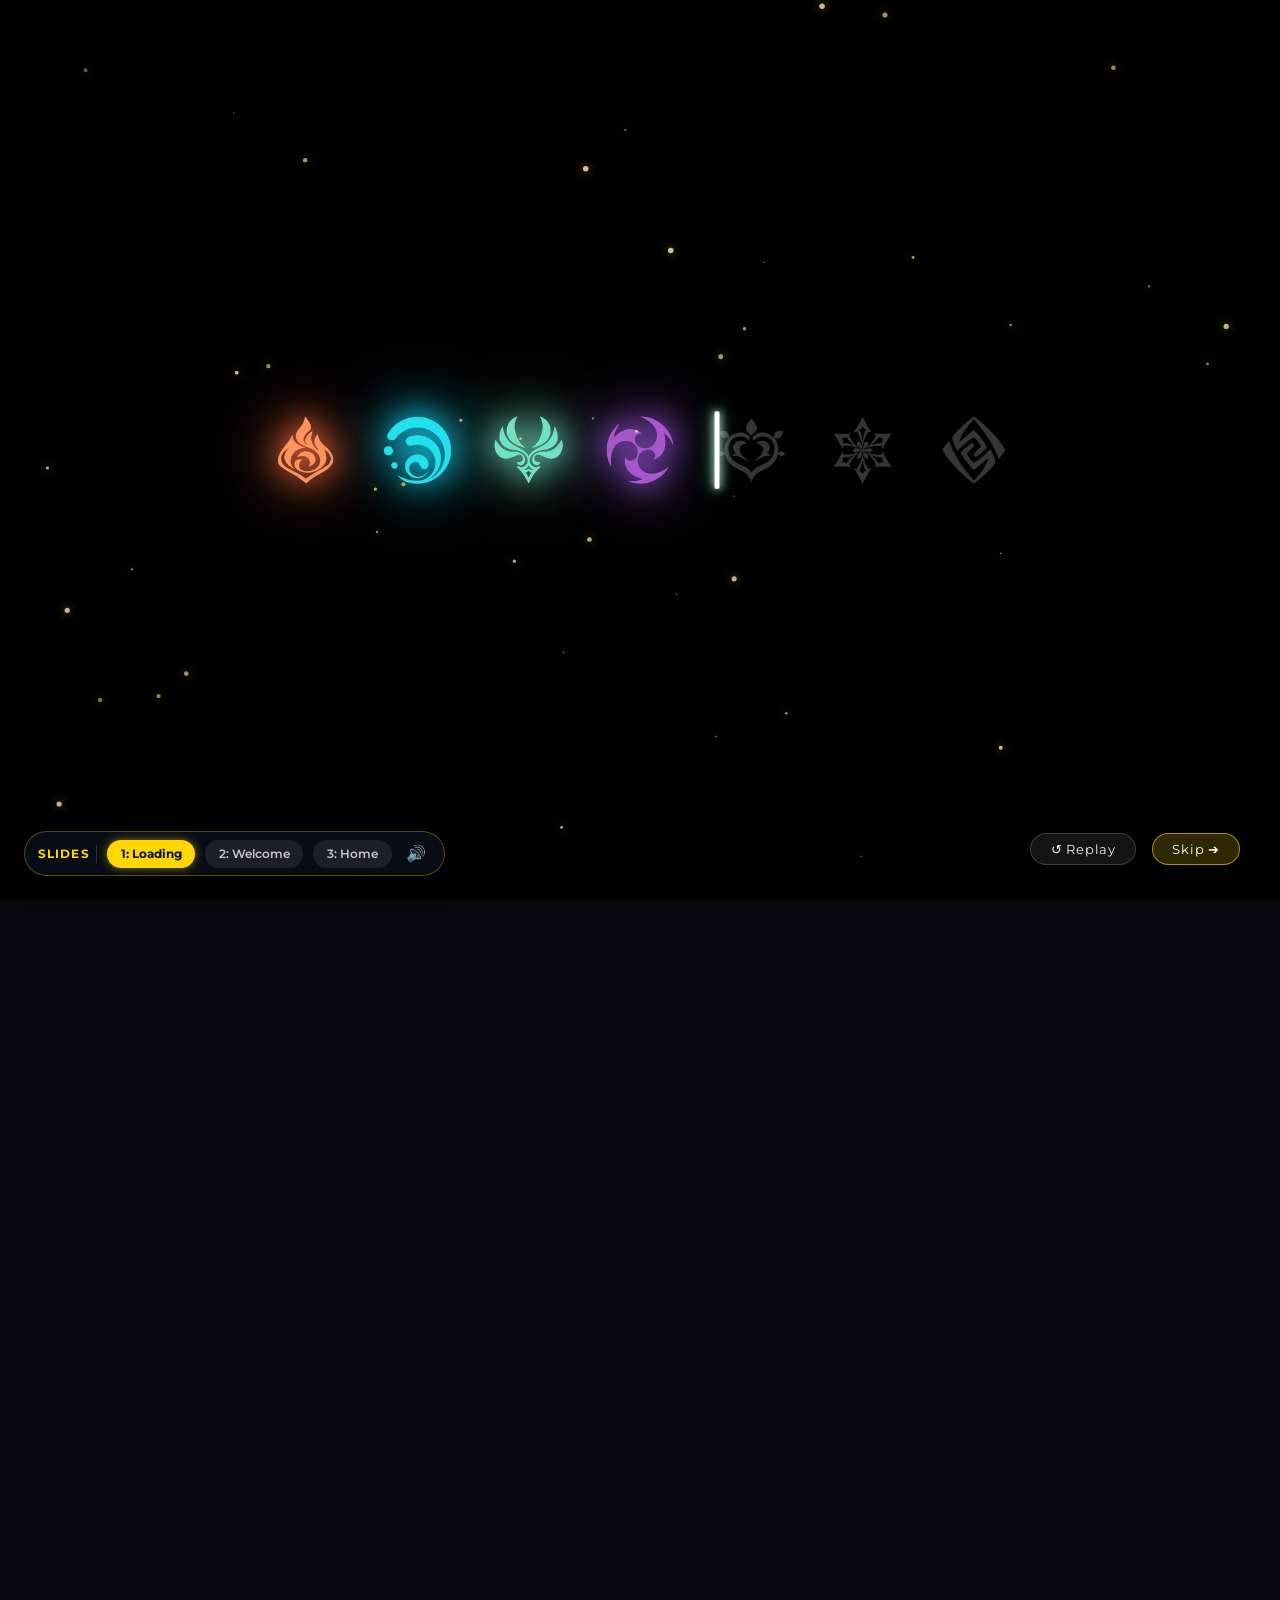
==== index.html @ d3361a1a "Update Genshin loading screen sequential horizontal element fill and update footer copyright" ====
<!DOCTYPE html>
<html lang="en">
<head>
  <meta charset="UTF-8">
  <meta name="viewport" content="width=device-width, initial-scale=1.0">
  <title>Celestial Archive • Group 4 Portfolio</title>
  <link rel="preconnect" href="https://fonts.googleapis.com">
  <link rel="preconnect" href="https://fonts.gstatic.com" crossorigin>
  <link href="https://fonts.googleapis.com/css2?family=Cinzel:wght@400;600;700;800;900&family=Cinzel+Decorative:wght@700&family=Marcellus&family=Montserrat:wght@400;500;600;700&family=Crimson+Pro:ital,wght@0,400;0,600;1,400&display=swap" rel="stylesheet">
  
  <style>
    @font-face {
      font-family: 'HYWenHei';
      src: url('./assets/fonts/HYWenHei.ttf') format('truetype');
      font-weight: normal;
      font-style: normal;
    }

    /* ==================== ROOT VARIABLES & FONTS ==================== */
    :root {
      --font-title: 'Cinzel', serif;
      --font-heading: 'Cinzel', Georgia, serif;
      --font-genshin: 'HYWenHei', 'Cinzel', Georgia, serif;
      --font-body: 'Marcellus', 'Crimson Pro', Georgia, serif;
      --font-sans: 'Montserrat', -apple-system, BlinkMacSystemFont, sans-serif;
      
      --color-gold: #f8c858;
      --color-gold-glow: rgba(248, 200, 88, 0.45);
      --color-pyro: #ff6f40;
      --color-hydro: #19d3f5;
      --color-anemo: #74e5c4;
      --color-electro: #b366ff;
      --color-dendro: #2cd38a;
      --color-cryo: #a0f0fa;
      --color-geo: #e9b54c;

      --bg-dark: #07090e;
      --text-light: #ececf1;
    }

    * {
      box-sizing: border-box;
      margin: 0;
      padding: 0;
      user-select: none;
      -webkit-user-select: none;
    }

    body {
      background-color: var(--bg-dark);
      color: var(--text-light);
      font-family: var(--font-body);
      overflow-x: hidden;
      min-height: 100vh;
      line-height: 1.6;
    }

    /* Canvas background for ambient particles */
    #ambient-canvas {
      position: fixed;
      top: 0;
      left: 0;
      width: 100vw;
      height: 100vh;
      pointer-events: none;
      z-index: 999;
    }

    /* Slide Views Container */
    .slide-view {
      position: absolute;
      top: 0;
      left: 0;
      width: 100%;
      min-height: 100vh;
      opacity: 0;
      visibility: hidden;
      transition: opacity 0.8s cubic-bezier(0.4, 0, 0.2, 1), visibility 0.8s ease;
      z-index: 1;
    }

    .slide-view.active {
      opacity: 1;
      visibility: visible;
      position: relative;
      z-index: 2;
    }

    /* Flash Transition Overlay (used only when explicitly triggered, e.g. from loading screen) */
    #flash-overlay {
      position: fixed;
      top: 0;
      left: 0;
      width: 100vw;
      height: 100vh;
      background: #ffffff;
      opacity: 0;
      pointer-events: none;
      z-index: 99999;
      transition: opacity 0.5s ease-out;
    }
    #flash-overlay.flashing {
      opacity: 1;
      transition: opacity 0.1s ease-in;
    }

    /* =======================================================
       SLIDE 1: GENSHIN LOADING SCREEN (SEQUENTIAL ELEMENT FILL)
       (Each element slowly lights up horizontally from left to right)
       ======================================================= */
    #slide-1 {
      background: #000000;
      display: flex;
      flex-direction: column;
      justify-content: center;
      align-items: center;
      min-height: 100vh;
      padding: 2rem;
      position: fixed;
      width: 100%;
      height: 100%;
      overflow: hidden;
    }

    .loading-centerpiece {
      display: flex;
      flex-direction: column;
      align-items: center;
      justify-content: center;
      z-index: 10;
      width: 100%;
      max-width: 1200px;
    }

    /* 7 Elements Row */
    .elements-row {
      display: flex;
      justify-content: center;
      align-items: center;
      gap: clamp(1.2rem, 3.2vw, 2.8rem);
      padding: 2rem;
      position: relative;
    }

    .element-slot {
      position: relative;
      width: clamp(52px, 5.5vw, 76px);
      height: clamp(52px, 5.5vw, 76px);
      display: flex;
      justify-content: center;
      align-items: center;
      cursor: pointer;
      transition: transform 0.35s cubic-bezier(0.34, 1.56, 0.64, 1);
      --elem-fill: 0%;
      --beam-opacity: 0;
    }

    .element-slot:hover {
      transform: scale(1.15);
    }

    /* Unlit Base Icon (Dark Graphite / Slate Gray) */
    .element-icon-base {
      position: absolute;
      top: 0;
      left: 0;
      width: 100%;
      height: 100%;
      object-fit: contain;
      opacity: 0.32;
      filter: grayscale(1) brightness(0.65);
      user-select: none;
      -webkit-user-drag: none;
      pointer-events: none;
    }

    /* Active Colored Layer (Revealed via Horizontal Clip-Path from Left to Right) */
    .element-active-wrap {
      position: absolute;
      top: 0;
      left: 0;
      width: 100%;
      height: 100%;
      pointer-events: none;
      clip-path: inset(0 calc(100% - var(--elem-fill, 0%)) 0 0);
      -webkit-clip-path: inset(0 calc(100% - var(--elem-fill, 0%)) 0 0);
    }

    .element-slot.lit .element-active-wrap {
      clip-path: none;
      -webkit-clip-path: none;
    }

    .element-icon-active {
      position: absolute;
      top: 0;
      left: 0;
      width: 100%;
      height: 100%;
      object-fit: contain;
      user-select: none;
      -webkit-user-drag: none;
      pointer-events: none;
      transition: filter 0.4s ease;
    }

    .element-slot.lit .element-icon-active {
      filter: drop-shadow(0 0 14px var(--elem-glow, rgba(255, 255, 255, 0.9)))
              drop-shadow(0 0 28px var(--elem-glow, rgba(255, 255, 255, 0.55)));
    }

    /* Vertical Light Wipe Leading Edge Shimmer Beam */
    .element-fill-beam {
      position: absolute;
      top: -4px;
      bottom: -4px;
      left: var(--elem-fill, 0%);
      width: 5px;
      transform: translateX(-50%);
      background: #ffffff;
      border-radius: 3px;
      box-shadow: 0 0 8px #ffffff, 0 0 16px var(--elem-glow, #ffffff);
      mix-blend-mode: screen;
      pointer-events: none;
      opacity: var(--beam-opacity, 0);
      transition: opacity 0.15s ease;
      z-index: 5;
    }

    /* Element Slot Pulse on Fill Complete */
    .element-slot.just-lit {
      animation: slot-pulse 0.6s cubic-bezier(0.34, 1.56, 0.64, 1);
    }

    @keyframes slot-pulse {
      0% { transform: scale(1); }
      40% { transform: scale(1.18); }
      100% { transform: scale(1); }
    }

    /* Radial flare burst behind element when lighting up */
    .element-flare {
      position: absolute;
      width: 130px;
      height: 130px;
      border-radius: 50%;
      background: radial-gradient(circle, var(--elem-glow, #fff) 0%, rgba(255, 255, 255, 0) 70%);
      opacity: 0;
      transform: scale(0.3);
      pointer-events: none;
      z-index: 4;
    }

    .element-slot.just-lit .element-flare {
      animation: flare-burst 0.7s ease-out forwards;
    }

    @keyframes flare-burst {
      0% { opacity: 0.9; transform: scale(0.35); }
      45% { opacity: 0.6; transform: scale(1.35); }
      100% { opacity: 0; transform: scale(1.75); }
    }

    /* Subtle Slide 1 Controls in corner */
    .slide1-controls {
      position: absolute;
      bottom: 2.2rem;
      right: 2.5rem;
      display: flex;
      gap: 1rem;
      align-items: center;
      z-index: 10;
    }

    .btn-genshin {
      background: rgba(255, 255, 255, 0.08);
      border: 1px solid rgba(255, 255, 255, 0.18);
      color: #f0f0f5;
      font-family: var(--font-sans);
      font-size: 0.8rem;
      letter-spacing: 0.06em;
      padding: 0.45rem 1.2rem;
      border-radius: 30px;
      cursor: pointer;
      backdrop-filter: blur(8px);
      transition: all 0.25s ease;
      display: inline-flex;
      align-items: center;
      gap: 0.4rem;
    }

    .btn-genshin:hover {
      background: rgba(255, 215, 0, 0.2);
      border-color: rgba(255, 215, 0, 0.6);
      color: #ffd700;
      transform: translateY(-2px);
    }

    .btn-genshin.primary {
      background: rgba(255, 215, 0, 0.18);
      border-color: rgba(255, 215, 0, 0.6);
      color: #fff;
    }

    /* =======================================================
       SLIDE 2: WELCOME TRAVELER (STILL DARK BACKGROUND)
       ======================================================= */
    #slide-2 {
      min-height: 100vh;
      display: flex;
      flex-direction: column;
      justify-content: center;
      align-items: center;
      position: fixed;
      width: 100%;
      height: 100%;
      overflow: hidden;
      background-color: #0b1325;
      cursor: pointer;
    }

    /* Completely still background: celestia_bg.webp with full-viewport cover framing & bottom-center alignment */
    .celestia-bg-container-still {
      position: absolute;
      top: 0;
      left: 0;
      width: 100%;
      height: 100%;
      background-image: url('./assets/images/celestia_bg.webp');
      background-size: cover;
      background-position: center bottom;
      transform: none; /* No zoom transforms or animations */
      z-index: 1;
    }

    /* Dark gradient vignette over Celestia sky matching reference */
    .celestia-vignette {
      position: absolute;
      top: 0;
      left: 0;
      width: 100%;
      height: 100%;
      background-image: url('./assets/images/welcome_vignette.png');
      background-size: cover;
      background-position: center bottom;
      mix-blend-mode: multiply;
      opacity: 0.96;
      z-index: 2;
    }

    .welcome-content {
      position: relative;
      z-index: 10;
      display: flex;
      flex-direction: column;
      align-items: center;
      text-align: center;
      gap: 1.1rem;
      cursor: pointer;
      padding: 2rem;
      margin-top: -30px;
    }

    /* Star Emblem matching Image 1 reference */
    .welcome-star-wrapper {
      position: relative;
      width: clamp(280px, 28vw, 380px);
      max-width: 90vw;
      display: flex;
      justify-content: center;
      align-items: center;
      animation: float-slow 4s ease-in-out infinite;
    }

    .welcome-star-img {
      width: 100%;
      height: auto;
      object-fit: contain;
      filter: drop-shadow(0 0 20px rgba(255, 255, 255, 0.95)) drop-shadow(0 0 45px rgba(248, 200, 88, 0.45));
      transition: transform 0.4s cubic-bezier(0.34, 1.56, 0.64, 1);
    }

    .welcome-content:hover .welcome-star-img {
      transform: scale(1.08);
      filter: drop-shadow(0 0 30px rgba(255, 255, 255, 1)) drop-shadow(0 0 60px rgba(248, 200, 88, 0.7));
    }

    .welcome-star-halo {
      position: absolute;
      width: 320px;
      height: 320px;
      border-radius: 50%;
      background: radial-gradient(circle, rgba(255, 255, 255, 0.4) 0%, rgba(255, 215, 0, 0.15) 45%, transparent 70%);
      animation: pulse-halo 3s ease-in-out infinite;
      pointer-events: none;
    }

    @keyframes pulse-halo {
      0%, 100% { transform: scale(0.92); opacity: 0.65; }
      50% { transform: scale(1.15); opacity: 0.95; }
    }

    @keyframes float-slow {
      0%, 100% { transform: translateY(0); }
      50% { transform: translateY(-10px); }
    }

    /* Welcome Title matching reference typography */
    .welcome-title {
      font-family: var(--font-heading);
      font-size: clamp(2.3rem, 4.4vw, 3.4rem);
      font-weight: 700;
      color: #ffffff;
      text-shadow: 0 3px 12px rgba(0, 0, 0, 0.9), 0 0 25px rgba(255, 255, 255, 0.8), 0 0 40px rgba(248, 200, 88, 0.4);
      letter-spacing: 0.03em;
      opacity: 0;
      transform: translateY(18px);
      transition: all 1s cubic-bezier(0.2, 0.8, 0.2, 1) 0.3s;
      margin-top: 0.2rem;
    }

    #slide-2.active .welcome-title {
      opacity: 1;
      transform: translateY(0);
    }

    .welcome-prompt {
      font-family: var(--font-sans);
      font-size: 0.82rem;
      letter-spacing: 0.18em;
      text-transform: uppercase;
      color: rgba(255, 255, 255, 0.7);
      text-shadow: 0 2px 8px rgba(0, 0, 0, 0.8);
      margin-top: 0.4rem;
      animation: pulse-prompt 2.5s ease-in-out infinite;
      transition: color 0.3s ease;
    }

    .welcome-content:hover .welcome-prompt {
      color: #ffd700;
    }

    @keyframes pulse-prompt {
      0%, 100% { opacity: 0.45; transform: scale(0.98); }
      50% { opacity: 0.95; transform: scale(1.02); }
    }

    /* =======================================================
       SLIDE 3: EXTENDED HOME PAGE (IMAGE 1 & IMAGE 2 REPLICATION)
       ======================================================= */
    #slide-3 {
      position: relative;
      width: 100%;
      min-height: 100vh;
      overflow-y: visible;
      overflow-x: hidden;
      background: #080c14;
    }

    /* Sticky Navigation Bar matching Image 1 */
    .genshin-navbar {
      position: fixed;
      top: 0;
      left: 0;
      width: 100%;
      padding: 1.1rem 3.5rem;
      display: flex;
      justify-content: space-between;
      align-items: center;
      background: rgba(8, 12, 22, 0.8);
      backdrop-filter: blur(14px);
      -webkit-backdrop-filter: blur(14px);
      border-bottom: 1px solid rgba(255, 255, 255, 0.08);
      z-index: 1000;
      transition: all 0.3s ease;
    }

    .genshin-navbar.scrolled {
      padding: 0.8rem 3.5rem;
      background: rgba(6, 9, 16, 0.94);
      border-bottom: 1px solid rgba(248, 200, 88, 0.25);
      box-shadow: 0 4px 20px rgba(0, 0, 0, 0.5);
    }

    .nav-brand {
      display: flex;
      align-items: center;
      text-decoration: none;
      transition: transform 0.3s ease;
    }

    .nav-logo-star {
      height: 36px;
      width: auto;
      object-fit: contain;
      filter: drop-shadow(0 0 10px rgba(255, 255, 255, 0.85));
      transition: transform 0.3s ease;
    }

    .nav-brand:hover .nav-logo-star {
      transform: scale(1.1) rotate(6deg);
    }

    .nav-links {
      display: flex;
      align-items: center;
      gap: 2.5rem;
      list-style: none;
    }

    .nav-link {
      color: rgba(255, 255, 255, 0.88);
      text-decoration: none;
      font-family: var(--font-heading);
      font-size: 1rem;
      font-weight: 600;
      letter-spacing: 0.06em;
      position: relative;
      padding: 0.3rem 0;
      transition: color 0.3s ease;
    }

    .nav-link::after {
      content: '';
      position: absolute;
      bottom: -2px;
      left: 0;
      width: 0%;
      height: 2px;
      background: #ffd700;
      box-shadow: 0 0 8px #ffd700;
      transition: width 0.3s ease;
    }

    .nav-link:hover, .nav-link.active {
      color: #ffd700;
    }

    .nav-link:hover::after, .nav-link.active::after {
      width: 100%;
    }

    /* SECTION 1: HERO SECTION WITH FULL-VIEWPORT COVER FRAMING MATCHING WELCOME */
    .hero-section {
      position: relative;
      width: 100%;
      height: 100vh;
      min-height: 100vh;
      display: flex;
      flex-direction: column;
      justify-content: center;
      align-items: center;
      text-align: center;
      padding: clamp(4.5rem, 8vh, 6rem) 2rem 5rem 2rem;
      overflow: visible; /* Allows cloud transition overlay to extend across the boundary into Travelers */
      background-color: #ffe6cd; /* Exact peach background matching Travelers section */
    }

    /* Hero Background Container: Uses celestia_bg.webp with identical full-viewport cover & bottom-center alignment */
    .hero-bg-zoom {
      position: absolute;
      top: 0;
      left: 0;
      width: 100%;
      height: 100%;
      background-image: url('./assets/images/celestia_bg.webp');
      background-size: cover;
      background-position: center bottom;
      transform: none; /* No zoom transforms or animations */
      z-index: 1;
    }

    #slide-3.active .hero-bg-zoom {
      transform: none; /* Completely still, identical to Welcome background */
    }

    /* Subtle top sky vignette only - leaves clouds 100% pure, radiant peach */
    .hero-vignette {
      position: absolute;
      top: 0;
      left: 0;
      width: 100%;
      height: 45%; /* Covers only upper sky behind navbar; never touches the clouds */
      background: linear-gradient(to bottom, rgba(5, 8, 16, 0.45) 0%, rgba(5, 8, 16, 0.15) 60%, transparent 100%);
      pointer-events: none;
      z-index: 2;
    }

    .hero-content {
      position: relative;
      z-index: 10;
      display: flex;
      flex-direction: column;
      align-items: center;
      gap: 0.6rem;
      max-width: 900px;
      margin-top: 0;
      animation: fade-in-up 1.2s ease-out;
    }

    @keyframes fade-in-up {
      0% { opacity: 0; transform: translateY(30px); }
      100% { opacity: 1; transform: translateY(0); }
    }

    /* Hero Logo Lockup matching Reference Image */
    .hero-logo-main {
      width: min(85vw, 650px);
      height: auto;
      object-fit: contain;
      filter: drop-shadow(0 0 25px rgba(255, 255, 255, 0.65)) drop-shadow(0 8px 30px rgba(0, 0, 0, 0.7));
      animation: float-slow 5s ease-in-out infinite;
    }

    .hero-tagline {
      font-family: 'Crimson Pro', Georgia, serif;
      font-size: clamp(1.05rem, 1.8vw, 1.32rem);
      font-weight: 400;
      color: rgba(255, 255, 255, 0.95);
      letter-spacing: 0.04em;
      text-shadow: 0 2px 8px rgba(0, 0, 0, 0.85);
      max-width: 650px;
      margin-top: 0.2rem;
      line-height: 1.5;
      text-align: center;
    }

    /* Isolated cloud overlay as-is: full uncropped height (calc(100vw * 845 / 2095)) so 0% is cut off at the top */
    .hero-clouds-bottom {
      position: absolute;
      bottom: 0;
      left: 0;
      width: 100%;
      height: calc(100vw * 845 / 2095);
      min-height: 380px;
      background-image: url('./assets/images/clouds_hero.png');
      background-size: 100% 100%;
      background-position: center bottom;
      background-repeat: no-repeat;
      pointer-events: none;
      z-index: 5;
      transform: translateY(22%); /* 78% on Home page, 22% extending into Travelers as a transition */
    }

    /* Scroll Down Indicator - Pinned to bottom of Home hero */
    .scroll-down-btn {
      position: absolute;
      bottom: clamp(1.2rem, 3.5vh, 2.5rem);
      left: 50%;
      transform: translateX(-50%);
      display: flex;
      flex-direction: column;
      align-items: center;
      gap: 0.4rem;
      text-decoration: none;
      color: rgba(255, 255, 255, 0.9);
      text-shadow: 0 2px 8px rgba(0, 0, 0, 0.85);
      font-family: var(--font-heading);
      font-size: 0.85rem;
      font-weight: 600;
      letter-spacing: 0.12em;
      z-index: 10;
      cursor: pointer;
      transition: all 0.3s ease;
    }

    .scroll-down-btn:hover {
      color: #ffd700;
    }

    .scroll-arrow-img {
      width: 28px;
      height: 28px;
      object-fit: contain;
      filter: drop-shadow(0 0 8px rgba(255, 255, 255, 0.8));
      animation: bounce-gentle 2s ease-in-out infinite;
    }

    @keyframes bounce-gentle {
      0%, 100% { transform: translateY(0); }
      50% { transform: translateY(8px); }
    }

    /* =======================================================
       SECTION 2: TRAVELERS SECTION (MATCHING IMAGE 1 DIRECTLY)
       ======================================================= */
    .travelers-section {
      position: relative;
      padding: clamp(1.5rem, 3.2vw, 3rem) 0 clamp(6rem, 9vw, 9rem) 0;
      background-color: #ffe6cd; /* Exact warm peach tone from Image 1 */
      color: #1a1e29;
      display: flex;
      flex-direction: column;
      align-items: center;
      overflow: hidden;
    }

    /* Travelers Section Header: Full-Bleed 4-Point Star Divider Lines */
    .travelers-header-wrapper {
      display: flex;
      align-items: center;
      justify-content: center;
      width: 100%;
      margin-bottom: clamp(-2.2rem, -4.2vw, -3.2rem);
      position: relative;
      z-index: 20; /* Always renders on top of the transition cloud overlay */
      padding: 0;
      overflow: visible;
    }

    .travelers-divider-track {
      display: flex;
      align-items: center;
      flex: 1 1 0%;
      min-width: 0;
      position: relative;
    }

    .travelers-divider-left-track {
      justify-content: flex-end;
    }

    .travelers-divider-right-track {
      justify-content: flex-start;
    }

    .travelers-divider-line {
      flex: 1 1 0%;
      height: 2px;
      background-color: #4644af;
      min-width: 0;
    }

    .travelers-divider-left-track .travelers-divider-line {
      margin-right: -2px;
    }

    .travelers-divider-right-track .travelers-divider-line {
      margin-left: -2px;
    }

    .travelers-divider-img {
      height: clamp(200px, 26.5vw, 320px);
      width: auto;
      max-width: 100%;
      aspect-ratio: 461 / 350;
      flex-shrink: 0;
      pointer-events: none;
      display: block;
    }

    .travelers-divider-left {
      /* Flanking left divider */
    }

    .travelers-divider-right {
      /* Flanking right divider mirrored */
      transform: scaleX(-1);
    }

    .travelers-title {
      font-family: var(--font-genshin);
      font-size: clamp(2.8rem, 5.3vw, 4.2rem);
      font-weight: 700;
      color: #4644af; /* Exact rich celestial indigo from Image 1 */
      letter-spacing: 0.02em;
      text-align: center;
      white-space: nowrap;
      text-transform: none;
      line-height: 1;
      margin: 0 clamp(0.75rem, 1.6vw, 1.5rem);
      flex-shrink: 0;
      z-index: 2;
    }

    /* 4 Arched Cards directly on the peach background */
    .travelers-cards-wrapper {
      width: 100%;
      max-width: 880px;
      display: flex;
      justify-content: center;
      align-items: center;
      gap: clamp(1rem, 2.5vw, 2.2rem);
      position: relative;
      z-index: 3;
      padding: 0 0.5rem;
    }

    @media (max-width: 768px) {
      .travelers-header-wrapper {
        margin-bottom: 1.5rem;
      }
      .travelers-divider-img {
        height: clamp(120px, 20vw, 170px);
      }
      .travelers-title {
        font-size: clamp(1.8rem, 5.5vw, 2.5rem);
        margin: 0 0.5rem;
      }
      .travelers-cards-wrapper {
        display: grid;
        grid-template-columns: repeat(2, 1fr);
        justify-items: center;
        max-width: 380px;
        gap: 1.5rem;
      }
    }

    /* =======================================================
       TRAVELER CARD SLOT & OUTSIDE ELEMENTAL HOVER EFFECTS
       (Subtle, Toned-Down Aura & Particles OUTSIDE the Card)
       ======================================================= */
    .traveler-card-slot {
      position: relative;
      width: clamp(125px, 19vw, 172px);
      aspect-ratio: 161 / 524; /* Exact 1:3.25 ratio */
      display: flex;
      justify-content: center;
      align-items: center;
    }

    /* Individual Arched Traveler Card */
    .traveler-card {
      position: relative;
      width: 100%;
      height: 100%;
      background-color: #4644af; /* Exact rich royal/indigo blue */
      -webkit-mask-image: url('./assets/images/card_frame.png');
      mask-image: url('./assets/images/card_frame.png');
      -webkit-mask-size: 100% 100%;
      mask-size: 100% 100%;
      -webkit-mask-repeat: no-repeat;
      mask-repeat: no-repeat;
      display: flex;
      flex-direction: column;
      justify-content: flex-end;
      align-items: center;
      padding-bottom: clamp(1.8rem, 3.2vw, 2.8rem);
      cursor: pointer;
      overflow: hidden;
      z-index: 2; /* Sits in front of the outside canvas: portrait is 100% un-obscured! */
      transition: transform 0.35s cubic-bezier(0.34, 1.56, 0.64, 1), filter 0.35s ease;
      filter: drop-shadow(0 8px 18px rgba(70, 68, 175, 0.22));
    }

    /* Toned-down elegant lift on hover */
    .traveler-card-slot:hover .traveler-card {
      transform: translateY(-8px) scale(1.02);
    }

    /* Outer Elemental Aura Canvas Container (STRICTLY OUTSIDE THE CARD) */
    .card-outer-fx {
      position: absolute;
      top: -45px;
      left: -45px;
      right: -45px;
      bottom: -25px;
      pointer-events: none;
      z-index: 1; /* Sits BEHIND the card: portrait is 100% un-obscured! */
      opacity: 0;
      transition: opacity 0.4s ease;
      overflow: visible;
    }

    .traveler-card-slot:hover .card-outer-fx {
      opacity: 1;
    }

    .card-fx-canvas {
      position: absolute;
      top: 0;
      left: 0;
      width: 100%;
      height: 100%;
      pointer-events: none;
    }

    /* ----------------------------------------------------
       THICK ELEMENTAL BORDER LACED ALONG CARD CONTOUR
       ---------------------------------------------------- */
    .card-element-border {
      position: absolute;
      top: 0;
      left: 0;
      width: 100%;
      height: 100%;
      pointer-events: none;
      z-index: 4; /* Over portrait, under badge and stars */
      -webkit-mask-image: url('./assets/images/card_border_frame.png');
      mask-image: url('./assets/images/card_border_frame.png');
      -webkit-mask-size: 100% 100%;
      mask-size: 100% 100%;
      -webkit-mask-repeat: no-repeat;
      mask-repeat: no-repeat;
      background-color: var(--card-element-color, #ffd700);
      opacity: 0.95;
      transition: opacity 0.35s ease, filter 0.35s ease;
    }

    .traveler-card-slot:hover .card-element-border {
      opacity: 1;
      filter: drop-shadow(0 0 8px var(--card-element-color, #ffd700)) brightness(1.25);
    }

    /* ----------------------------------------------------
       PRONOUNCED OUTER ELEMENTAL SILHOUETTE GLOWS
       ---------------------------------------------------- */
    /* 1. Pyro Card (Arkin) */
    .traveler-card-slot:hover .card-pyro {
      filter: drop-shadow(0 14px 28px rgba(70, 68, 175, 0.35))
              drop-shadow(0 0 16px rgba(255, 80, 20, 0.95))
              drop-shadow(0 -4px 28px rgba(255, 130, 20, 0.75));
    }

    /* 2. Geo Card (Montoya) */
    .traveler-card-slot:hover .card-geo {
      filter: drop-shadow(0 14px 28px rgba(70, 68, 175, 0.35))
              drop-shadow(0 0 16px rgba(233, 170, 50, 0.95))
              drop-shadow(0 -4px 28px rgba(255, 210, 90, 0.75));
    }

    /* 3. Hydro Card (Nicholas) */
    .traveler-card-slot:hover .card-hydro {
      filter: drop-shadow(0 14px 28px rgba(70, 68, 175, 0.35))
              drop-shadow(0 0 16px rgba(20, 200, 245, 0.95))
              drop-shadow(0 -4px 28px rgba(90, 230, 255, 0.75));
    }

    /* 4. Electro Card (Cedrick) */
    .traveler-card-slot:hover .card-electro {
      filter: drop-shadow(0 14px 28px rgba(70, 68, 175, 0.35))
              drop-shadow(0 0 16px rgba(175, 90, 255, 0.95))
              drop-shadow(0 -4px 28px rgba(215, 150, 255, 0.75));
    }

    .card-arch-top {
      display: none;
    }

    /* Card Photo or Silhouette */
    .card-avatar-wrapper {
      position: absolute;
      top: 0;
      left: 0;
      width: 100%;
      height: 100%;
      overflow: hidden;
      display: flex;
      justify-content: center;
      align-items: flex-start;
      pointer-events: none;
      z-index: 2;
    }

    .card-photo {
      width: 130%;
      height: 85%;
      object-fit: cover;
      object-position: center top;
      margin-top: 14%;
      transition: transform 0.4s ease;
    }

    .traveler-card:hover .card-photo {
      transform: scale(1.05);
    }

    /* Card Gradient Shade at bottom */
    .card-shade {
      position: absolute;
      bottom: 0;
      left: 0;
      width: 100%;
      height: 48%;
      background: linear-gradient(to top, rgba(70, 68, 175, 0.98) 0%, rgba(70, 68, 175, 0.7) 45%, transparent 100%);
      z-index: 3;
      pointer-events: none;
    }

    /* Circular Element Badge on Card */
    .card-element-badge {
      position: relative;
      z-index: 5;
      width: clamp(44px, 6.2vw, 56px);
      height: clamp(44px, 6.2vw, 56px);
      border-radius: 50%;
      background: #ffffff;
      border: 3px solid var(--card-element-color, #ffd700);
      display: flex;
      justify-content: center;
      align-items: center;
      box-shadow: 0 0 14px var(--card-element-glow, rgba(255, 215, 0, 0.6));
      margin-bottom: 0.35rem;
      transition: transform 0.3s ease;
    }

    .traveler-card:hover .card-element-badge {
      transform: scale(1.12);
    }

    .badge-icon-img {
      width: 70%;
      height: 70%;
      object-fit: contain;
    }

    /* 5 Stars under Badge */
    .card-stars {
      position: relative;
      z-index: 5;
      display: flex;
      justify-content: center;
      gap: 3px;
      color: #ffd700;
      font-size: clamp(0.7rem, 0.95vw, 0.85rem);
      letter-spacing: 2px;
      text-shadow: 0 0 6px rgba(255, 215, 0, 0.8);
      line-height: 1;
    }

    /* =======================================================
       SECTION 3: FOOTER & CONTACT US (MATCHING IMAGE 2 EXACTLY)
       ======================================================= */
    .footer-section {
      position: relative;
      padding: 5rem 3rem 2.5rem 3rem;
      background-image: url('./assets/images/footer_bg.png');
      background-size: cover;
      background-position: center;
      color: #ffffff;
      z-index: 6;
      border-top: 2px solid #6b4cb8; /* Violet border matching Image 2 */
      border-bottom: 2px solid #6b4cb8;
    }

    .footer-vignette {
      position: absolute;
      top: 0;
      left: 0;
      width: 100%;
      height: 100%;
      background: linear-gradient(to bottom, rgba(12, 18, 36, 0.72) 0%, rgba(8, 12, 25, 0.82) 100%);
      pointer-events: none;
    }

    /* 2-Column Grid matching Image 2 */
    .footer-content-wrapper {
      position: relative;
      z-index: 5;
      display: grid;
      grid-template-columns: 1fr 1fr;
      gap: 4rem;
      max-width: 1080px;
      margin: 0 auto 3rem auto;
      align-items: center;
    }

    @media (max-width: 800px) {
      .footer-content-wrapper {
        grid-template-columns: 1fr;
        gap: 2.5rem;
      }
    }

    /* Left: Logo & Subtitle matching Image 2 */
    .footer-brand {
      display: flex;
      flex-direction: column;
      gap: 0.9rem;
    }

    .footer-brand-logo-img {
      width: 290px;
      max-width: 100%;
      height: auto;
      object-fit: contain;
      filter: drop-shadow(0 0 12px rgba(255, 255, 255, 0.5));
    }

    .footer-desc {
      font-family: 'Crimson Pro', Georgia, serif;
      font-size: 1.12rem;
      font-weight: 400;
      line-height: 1.55;
      color: rgba(255, 255, 255, 0.92);
      max-width: 440px;
      text-shadow: 0 2px 6px rgba(0, 0, 0, 0.8);
    }

    /* Right: Contact Us with Pill Inputs matching Image 2 */
    .footer-contact-box {
      display: flex;
      flex-direction: column;
      gap: 0.9rem;
      max-width: 460px;
      width: 100%;
    }

    .footer-contact-title {
      font-family: var(--font-heading);
      font-size: 2.2rem;
      font-weight: 700;
      color: #ffffff;
      text-shadow: 0 2px 10px rgba(0, 0, 0, 0.8), 0 0 20px rgba(255, 255, 255, 0.4);
      margin-bottom: 0.2rem;
    }

    .contact-form {
      display: flex;
      flex-direction: column;
      gap: 0.75rem;
    }

    .form-pill-input, .form-pill-textarea {
      width: 100%;
      background: rgba(255, 255, 255, 0.45);
      backdrop-filter: blur(8px);
      -webkit-backdrop-filter: blur(8px);
      border: 1px solid rgba(255, 255, 255, 0.25);
      border-radius: 999px; /* Pill shape matching Image 2 */
      padding: 0.65rem 1.4rem;
      color: #141b2d;
      font-family: var(--font-heading);
      font-size: 0.95rem;
      font-weight: 600;
      outline: none;
      transition: all 0.25s ease;
    }

    .form-pill-input::placeholder, .form-pill-textarea::placeholder {
      color: #2b334d;
      opacity: 0.85;
      font-weight: 600;
    }

    .form-pill-input:focus, .form-pill-textarea:focus {
      background: rgba(255, 255, 255, 0.75);
      box-shadow: 0 0 14px rgba(255, 215, 0, 0.6);
      border-color: #ffd700;
    }

    .form-pill-textarea {
      border-radius: 18px; /* Rounded box matching Image 2 */
      min-height: 60px;
      resize: vertical;
    }

    .btn-send-dispatch {
      align-self: flex-start;
      background: rgba(70, 69, 177, 0.85);
      border: 1px solid rgba(255, 255, 255, 0.3);
      color: #ffffff;
      font-family: var(--font-heading);
      font-size: 0.85rem;
      font-weight: 700;
      letter-spacing: 0.08em;
      padding: 0.5rem 1.4rem;
      border-radius: 999px;
      cursor: pointer;
      transition: all 0.25s ease;
      margin-top: 0.2rem;
    }

    .btn-send-dispatch:hover {
      background: #ffd700;
      color: #0b0f19;
      box-shadow: 0 0 15px rgba(255, 215, 0, 0.6);
    }

    /* Footer Bottom Centered Copyright */
    .footer-bottom {
      position: relative;
      z-index: 5;
      border-top: 1px solid rgba(255, 255, 255, 0.12);
      padding-top: 1.8rem;
      display: flex;
      justify-content: center;
      align-items: center;
      max-width: 1080px;
      margin: 0 auto;
      font-family: var(--font-body);
      font-size: 1.05rem;
      font-weight: 600;
      color: rgba(255, 255, 255, 0.95);
      letter-spacing: 0.03em;
    }

    /* =======================================================
       CHARACTER PROFILE DOSSIER MODAL
       ======================================================= */
    .modal-overlay {
      position: fixed;
      top: 0;
      left: 0;
      width: 100vw;
      height: 100vh;
      background: rgba(4, 7, 14, 0.85);
      backdrop-filter: blur(12px);
      z-index: 9999;
      display: flex;
      justify-content: center;
      align-items: center;
      opacity: 0;
      visibility: hidden;
      transition: all 0.3s cubic-bezier(0.4, 0, 0.2, 1);
      padding: 1.5rem;
    }

    .modal-overlay.active {
      opacity: 1;
      visibility: visible;
    }

    .modal-content {
      background: #151b2c;
      border: 2px solid var(--modal-accent-color, #ffd700);
      border-radius: 20px;
      max-width: 800px;
      width: 100%;
      max-height: 90vh;
      overflow-y: auto;
      box-shadow: 0 25px 60px rgba(0, 0, 0, 0.8), 0 0 35px var(--modal-accent-glow, rgba(255, 215, 0, 0.4));
      position: relative;
      display: grid;
      grid-template-columns: 320px 1fr;
      transform: scale(0.9);
      transition: transform 0.3s cubic-bezier(0.34, 1.56, 0.64, 1);
    }

    .modal-overlay.active .modal-content {
      transform: scale(1);
    }

    @media (max-width: 720px) {
      .modal-content {
        grid-template-columns: 1fr;
      }
    }

    .modal-close-btn {
      position: absolute;
      top: 1rem;
      right: 1.2rem;
      background: rgba(255, 255, 255, 0.1);
      border: 1px solid rgba(255, 255, 255, 0.2);
      color: #fff;
      width: 36px;
      height: 36px;
      border-radius: 50%;
      cursor: pointer;
      font-size: 1.2rem;
      display: flex;
      justify-content: center;
      align-items: center;
      z-index: 10;
      transition: all 0.2s ease;
    }

    .modal-close-btn:hover {
      background: #ffd700;
      color: #000;
    }

    .modal-left {
      background: #1b2238;
      padding: 2.5rem 1.8rem;
      display: flex;
      flex-direction: column;
      align-items: center;
      border-right: 1px solid rgba(255, 255, 255, 0.08);
      text-align: center;
    }

    .modal-avatar-frame {
      width: 180px;
      height: 220px;
      border-radius: 18px;
      overflow: hidden;
      border: 2px solid var(--modal-accent-color, #ffd700);
      box-shadow: 0 8px 24px rgba(0,0,0,0.5);
      margin-bottom: 1.2rem;
      position: relative;
      background: #111522;
      display: flex;
      justify-content: center;
      align-items: center;
    }

    .modal-avatar-img {
      width: 100%;
      height: 100%;
      object-fit: cover;
    }

    .modal-right {
      padding: 2.5rem 2.2rem;
      display: flex;
      flex-direction: column;
      gap: 1.2rem;
    }

    .modal-header h2 {
      font-family: var(--font-heading);
      font-size: 1.8rem;
      font-weight: 700;
      color: #fff;
      letter-spacing: 0.04em;
    }

    .modal-header p {
      font-family: var(--font-sans);
      font-size: 0.85rem;
      font-weight: 600;
      color: var(--modal-accent-color, #ffd700);
      text-transform: uppercase;
      letter-spacing: 0.08em;
      margin-top: 0.2rem;
    }

    .stat-row {
      display: flex;
      justify-content: space-between;
      padding: 0.45rem 0;
      border-bottom: 1px solid rgba(255, 255, 255, 0.08);
      font-family: var(--font-sans);
      font-size: 0.88rem;
    }

    .stat-label {
      color: rgba(255, 255, 255, 0.6);
      font-weight: 500;
    }

    .stat-val {
      font-weight: 600;
      color: #ffffff;
    }

    /* =======================================================
       PRESENTATION SLIDE CONTROLLER HUD
       ======================================================= */
    .slide-hud {
      position: fixed;
      bottom: 1.5rem;
      left: 1.5rem;
      display: flex;
      align-items: center;
      gap: 0.6rem;
      background: rgba(10, 14, 25, 0.88);
      border: 1px solid rgba(255, 215, 0, 0.3);
      padding: 0.45rem 0.8rem;
      border-radius: 30px;
      backdrop-filter: blur(12px);
      z-index: 9999;
      box-shadow: 0 8px 24px rgba(0, 0, 0, 0.6);
    }

    .hud-title {
      font-family: var(--font-sans);
      font-size: 0.72rem;
      font-weight: 700;
      text-transform: uppercase;
      letter-spacing: 0.1em;
      color: #ffd700;
      padding-right: 0.4rem;
      border-right: 1px solid rgba(255, 255, 255, 0.15);
    }

    .hud-btn {
      background: rgba(255, 255, 255, 0.08);
      border: 1px solid transparent;
      color: rgba(255, 255, 255, 0.75);
      font-family: var(--font-sans);
      font-size: 0.75rem;
      font-weight: 600;
      padding: 0.35rem 0.8rem;
      border-radius: 20px;
      cursor: pointer;
      transition: all 0.2s ease;
    }

    .hud-btn:hover {
      background: rgba(255, 255, 255, 0.18);
      color: #fff;
    }

    .hud-btn.active {
      background: #ffd700;
      color: #0b0f19;
      font-weight: 700;
      box-shadow: 0 0 10px rgba(255, 215, 0, 0.5);
    }

    .hud-sound-toggle {
      background: transparent;
      border: none;
      color: rgba(255, 255, 255, 0.8);
      font-size: 1rem;
      cursor: pointer;
      padding: 0 0.3rem;
      transition: color 0.2s ease;
    }

    .hud-sound-toggle:hover {
      color: #ffd700;
    }
  </style>
</head>
<body>

  <!-- Ambient Particles Canvas -->
  <canvas id="ambient-canvas"></canvas>

  <!-- Flash Transition Overlay (used only for initial elemental alignment) -->
  <div id="flash-overlay"></div>

  <!-- =======================================================
       SLIDE 1: GENSHIN LOADING SCREEN (ONLY ELEMENTAL ICONS)
       ======================================================= -->
  <section id="slide-1" class="slide-view active">
    <div class="loading-centerpiece">
      <!-- 7 Element Icons Row (Sequentially Lit Up from Left to Right) -->
      <div class="elements-row" id="elements-row">
        <!-- Pyro -->
        <div class="element-slot" data-elem="pyro" style="--elem-glow: var(--color-pyro);">
          <img src="./assets/images/elements/pyro_white.png" class="element-icon-base" alt="Pyro Unlit">
          <div class="element-active-wrap">
            <img src="./assets/images/elements/pyro_active.png" class="element-icon-active" alt="Pyro Lit">
          </div>
          <div class="element-fill-beam"></div>
          <div class="element-flare"></div>
        </div>
        <!-- Hydro -->
        <div class="element-slot" data-elem="hydro" style="--elem-glow: var(--color-hydro);">
          <img src="./assets/images/elements/hydro_white.png" class="element-icon-base" alt="Hydro Unlit">
          <div class="element-active-wrap">
            <img src="./assets/images/elements/hydro_active.png" class="element-icon-active" alt="Hydro Lit">
          </div>
          <div class="element-fill-beam"></div>
          <div class="element-flare"></div>
        </div>
        <!-- Anemo -->
        <div class="element-slot" data-elem="anemo" style="--elem-glow: var(--color-anemo);">
          <img src="./assets/images/elements/anemo_white.png" class="element-icon-base" alt="Anemo Unlit">
          <div class="element-active-wrap">
            <img src="./assets/images/elements/anemo_active.png" class="element-icon-active" alt="Anemo Lit">
          </div>
          <div class="element-fill-beam"></div>
          <div class="element-flare"></div>
        </div>
        <!-- Electro -->
        <div class="element-slot" data-elem="electro" style="--elem-glow: var(--color-electro);">
          <img src="./assets/images/elements/electro_white.png" class="element-icon-base" alt="Electro Unlit">
          <div class="element-active-wrap">
            <img src="./assets/images/elements/electro_active.png" class="element-icon-active" alt="Electro Lit">
          </div>
          <div class="element-fill-beam"></div>
          <div class="element-flare"></div>
        </div>
        <!-- Dendro -->
        <div class="element-slot" data-elem="dendro" style="--elem-glow: var(--color-dendro);">
          <img src="./assets/images/elements/dendro_white.png" class="element-icon-base" alt="Dendro Unlit">
          <div class="element-active-wrap">
            <img src="./assets/images/elements/dendro_active.png" class="element-icon-active" alt="Dendro Lit">
          </div>
          <div class="element-fill-beam"></div>
          <div class="element-flare"></div>
        </div>
        <!-- Cryo -->
        <div class="element-slot" data-elem="cryo" style="--elem-glow: var(--color-cryo);">
          <img src="./assets/images/elements/cryo_white.png" class="element-icon-base" alt="Cryo Unlit">
          <div class="element-active-wrap">
            <img src="./assets/images/elements/cryo_active.png" class="element-icon-active" alt="Cryo Lit">
          </div>
          <div class="element-fill-beam"></div>
          <div class="element-flare"></div>
        </div>
        <!-- Geo -->
        <div class="element-slot" data-elem="geo" style="--elem-glow: var(--color-geo);">
          <img src="./assets/images/elements/geo_white.png" class="element-icon-base" alt="Geo Unlit">
          <div class="element-active-wrap">
            <img src="./assets/images/elements/geo_active.png" class="element-icon-active" alt="Geo Lit">
          </div>
          <div class="element-fill-beam"></div>
          <div class="element-flare"></div>
        </div>
      </div>
    </div>

    <!-- Slide 1 Controls in corner -->
    <div class="slide1-controls">
      <button class="btn-genshin" id="btn-replay-loading">↺ Replay</button>
      <button class="btn-genshin primary" id="btn-skip-loading">Skip ➔</button>
    </div>
  </section>

  <!-- =======================================================
       SLIDE 2: WELCOME TRAVELER (STILL DARK BACKGROUND)
       ======================================================= -->
  <section id="slide-2" class="slide-view">
    <!-- Still, dark background matching Image 1 -->
    <div class="celestia-bg-container-still"></div>
    <div class="celestia-vignette"></div>

    <div class="welcome-content" id="welcome-gate-trigger">
      <div class="welcome-star-wrapper">
        <div class="welcome-star-halo"></div>
        <img src="./assets/images/welcome_star_emblem.png" class="welcome-star-img" alt="Celestia Star Emblem">
      </div>
      <h1 class="welcome-title">Welcome, Traveler!</h1>
      <div class="welcome-prompt">✦ Click anywhere to enter ✦</div>
    </div>
  </section>

  <!-- =======================================================
       SLIDE 3: EXTENDED HOME PAGE (IMAGE 1 & IMAGE 2 REPLICATION)
       ======================================================= -->
  <section id="slide-3" class="slide-view">
    <!-- Sticky Navigation Bar (Home, Travelers, Contact) -->
    <nav class="genshin-navbar" id="genshin-navbar">
      <a href="#hero" class="nav-brand">
        <img src="./assets/images/celestia_star.png" class="nav-logo-star" alt="Star Logo">
      </a>
      <ul class="nav-links">
        <li><a href="#hero" class="nav-link active">Home</a></li>
        <li><a href="#travelers" class="nav-link">Travelers</a></li>
        <li><a href="#contact" class="nav-link">Contact</a></li>
      </ul>
    </nav>

    <!-- 1. HERO SECTION -->
    <div class="hero-section" id="hero">
      <div class="hero-bg-zoom"></div>
      <div class="hero-vignette"></div>

      <div class="hero-content">
        <img src="./assets/images/celestial_archive_logo.png" class="hero-logo-main" alt="Celestial Archive">
        <p class="hero-tagline">
          A collaborative digital portfolio mapping the<br>campaigns & builds of 4 travelers.
        </p>
      </div>

      <!-- Peach Clouds Transition at Bottom -->
      <div class="hero-clouds-bottom"></div>

      <!-- Animated Scroll Down Button -->
      <a href="#travelers" class="scroll-down-btn" id="hero-scroll-btn">
        <span>SCROLL DOWN</span>
        <img src="./assets/images/scroll_arrow.png" class="scroll-arrow-img" alt="Scroll Chevron">
      </a>
    </div>

    <!-- 2. TRAVELERS SECTION (DIRECTLY UNDER HERO, STRIPPED INTRO) -->
    <div class="travelers-section" id="travelers">

      <!-- Travelers Header with Full-Bleed 4-Point Star Divider Lines -->
      <div class="travelers-header-wrapper">
        <div class="travelers-divider-track travelers-divider-left-track">
          <div class="travelers-divider-line"></div>
          <img src="./assets/images/intro_divider.png" class="travelers-divider-img travelers-divider-left" alt="Star Divider Left">
        </div>
        <h2 class="travelers-title">Travelers</h2>
        <div class="travelers-divider-track travelers-divider-right-track">
          <img src="./assets/images/intro_divider.png" class="travelers-divider-img travelers-divider-right" alt="Star Divider Right">
          <div class="travelers-divider-line"></div>
        </div>
      </div>

      <!-- 4 Arched Cards directly on warm peach background -->
      <div class="travelers-cards-wrapper">
        <!-- Card 1: Hydro Traveler (Nicholas Andrew Alcantara) -->
        <div class="traveler-card-slot" data-traveler="0">
          <div class="card-outer-fx" aria-hidden="true">
            <canvas class="card-fx-canvas"></canvas>
          </div>
          <a href="nicholas.html" class="traveler-card card-hydro" data-traveler="0" style="--card-element-color: var(--color-hydro); --card-element-glow: rgba(25, 211, 245, 0.45); text-decoration: none; color: inherit;" title="View Nicholas Andrew Alcantara's Portfolio">
            <div class="card-arch-top"></div>
            <div class="card-avatar-wrapper">
              <!-- Arched background -->
            </div>
            <div class="card-shade"></div>
            <div class="card-element-border" aria-hidden="true"></div>
            <div class="card-element-badge">
              <img src="./assets/images/elements/hydro_active.png" class="badge-icon-img" alt="Hydro Vision">
            </div>
            <div class="card-stars">★★★★★</div>
          </a>
        </div>

        <!-- Card 2: Electro Traveler (John Cedrick Dela Corta) -->
        <div class="traveler-card-slot" data-traveler="1">
          <div class="card-outer-fx" aria-hidden="true">
            <canvas class="card-fx-canvas"></canvas>
          </div>
          <a href="cedrick.html" class="traveler-card card-electro" data-traveler="1" style="--card-element-color: var(--color-electro); --card-element-glow: rgba(179, 102, 255, 0.45); text-decoration: none; color: inherit;" title="View John Cedrick Dela Corta's Portfolio">
            <div class="card-arch-top"></div>
            <div class="card-avatar-wrapper">
              <img src="./assets/images/traveler_electro.png" class="card-photo" alt="Electro Traveler John Cedrick Dela Corta">
            </div>
            <div class="card-shade"></div>
            <div class="card-element-border" aria-hidden="true"></div>
            <div class="card-element-badge">
              <img src="./assets/images/elements/electro_active.png" class="badge-icon-img" alt="Electro Vision">
            </div>
            <div class="card-stars">★★★★★</div>
          </a>
        </div>

        <!-- Card 3: Pyro Traveler (Arkin Phoenix Jaromamay) -->
        <div class="traveler-card-slot" data-traveler="2">
          <div class="card-outer-fx" aria-hidden="true">
            <canvas class="card-fx-canvas"></canvas>
          </div>
          <a href="arkin.html" class="traveler-card card-pyro" data-traveler="2" style="--card-element-color: var(--color-pyro); --card-element-glow: rgba(255, 111, 64, 0.45); text-decoration: none; color: inherit;" title="View Arkin Phoenix Jaromamay's Portfolio">
            <div class="card-arch-top"></div>
            <div class="card-avatar-wrapper">
              <img src="./assets/images/traveler_pyro.png" class="card-photo" alt="Pyro Traveler Arkin Phoenix Jaromamay">
            </div>
            <div class="card-shade"></div>
            <div class="card-element-border" aria-hidden="true"></div>
            <div class="card-element-badge">
              <img src="./assets/images/elements/pyro_active.png" class="badge-icon-img" alt="Pyro Vision">
            </div>
            <div class="card-stars">★★★★★</div>
          </a>
        </div>

        <!-- Card 4: Geo Traveler (Ricky Andrew Montoya) -->
        <div class="traveler-card-slot" data-traveler="3">
          <div class="card-outer-fx" aria-hidden="true">
            <canvas class="card-fx-canvas"></canvas>
          </div>
          <a href="montoya.html" class="traveler-card card-geo" data-traveler="3" style="--card-element-color: var(--color-geo); --card-element-glow: rgba(233, 181, 76, 0.45); text-decoration: none; color: inherit;" title="View Ricky Andrew Montoya's Portfolio">
            <div class="card-arch-top"></div>
            <div class="card-avatar-wrapper">
              <img src="./assets/images/traveler_anemo.png" class="card-photo" alt="Geo Traveler Ricky Andrew Montoya">
            </div>
            <div class="card-shade"></div>
            <div class="card-element-border" aria-hidden="true"></div>
            <div class="card-element-badge">
              <img src="./assets/images/elements/geo_active.png" class="badge-icon-img" alt="Geo Vision">
            </div>
            <div class="card-stars">★★★★★</div>
          </a>
        </div>
      </div>
    </div>

    <!-- 3. FOOTER & CONTACT US (MATCHING IMAGE 2 EXACTLY) -->
    <div class="footer-section" id="contact">
      <div class="footer-vignette"></div>

      <div class="footer-content-wrapper">
        <!-- Col 1: Celestial Archive Logo & Subtitle -->
        <div class="footer-brand">
          <img src="./assets/images/celestial_archive_logo.png" class="footer-brand-logo-img" alt="Celestial Archive">
          <p class="footer-desc">
            A collaborative digital portfolio mapping the campaigns & builds of 4 travelers.
          </p>
        </div>

        <!-- Col 2: Contact Us Form with Pill Inputs -->
        <div class="footer-contact-box">
          <h3 class="footer-contact-title">Contact Us</h3>
          <form class="contact-form" id="contact-form" onsubmit="event.preventDefault(); submitContact();">
            <input type="text" class="form-pill-input" id="sender-name" placeholder="Traveler Name" required>
            <input type="email" class="form-pill-input" id="sender-email" placeholder="Adventurers Guild Email" required>
            <textarea class="form-pill-textarea" id="sender-message" placeholder="Expedition inquiry or message..." required></textarea>
            <button type="submit" class="btn-send-dispatch">✦ Send Message</button>
          </form>
        </div>
      </div>

      <!-- Bottom Centered Copyright -->
      <div class="footer-bottom">
        <span>© 2026 | Alcantara • Dela Corta • Jaromamay • Montoya</span>
      </div>
    </div>
  </section>

  <!-- =======================================================
       CHARACTER DOSSIER MODAL
       ======================================================= -->
  <div class="modal-overlay" id="traveler-modal">
    <div class="modal-content" id="modal-box">
      <button class="modal-close-btn" onclick="closeModal()">✕</button>
      <div class="modal-left">
        <div class="modal-avatar-frame">
          <img src="" class="modal-avatar-img" id="modal-img" alt="Traveler Portrait">
        </div>
        <h3 id="modal-left-name" style="color: #fff; font-family: var(--font-heading); font-weight: 700; margin-bottom: 0.3rem;"></h3>
        <div id="modal-stars" style="color: #ffd700; margin-bottom: 1rem;">★★★★★</div>
        <label class="btn-genshin" style="font-size: 0.75rem; padding: 0.35rem 0.8rem; cursor: pointer;">
          📷 Change Photo
          <input type="file" id="avatar-uploader" accept="image/*" style="display: none;" onchange="handleAvatarUpload(event)">
        </label>
      </div>
      <div class="modal-right">
        <div class="modal-header">
          <h2 id="modal-name">Traveler Profile</h2>
          <p id="modal-title">Vision & Elemental Alignment</p>
        </div>
        <div class="stat-row">
          <span class="stat-label">Vision Element</span>
          <span class="stat-val" id="modal-element">Anemo</span>
        </div>
        <div class="stat-row">
          <span class="stat-label">Level & Rarity</span>
          <span class="stat-val">Lv. 90 / 5-Star (★★★★★)</span>
        </div>
        <div class="stat-row">
          <span class="stat-label">Signature Weapon</span>
          <span class="stat-val" id="modal-weapon">Skyward Blade (R5)</span>
        </div>
        <div class="stat-row">
          <span class="stat-label">Artifact Set</span>
          <span class="stat-val" id="modal-artifacts">4-Piece Emblem of Severed Fate</span>
        </div>
        <div class="stat-row">
          <span class="stat-label">Constellation</span>
          <span class="stat-val" id="modal-constellation">Viator • C6</span>
        </div>
        <div style="margin-top: 0.8rem;">
          <h4 style="font-family: var(--font-sans); font-size: 0.82rem; font-weight: 700; text-transform: uppercase; color: rgba(255,255,255,0.6); margin-bottom: 0.4rem;">EXPEDITION ROLE & BIO</h4>
          <p id="modal-bio" style="font-size: 0.95rem; line-height: 1.6; color: rgba(240,240,245,0.85); font-family: var(--font-body);"></p>
        </div>
      </div>
    </div>
  </div>

  <!-- =======================================================
       PRESENTATION SLIDE CONTROLLER HUD
       ======================================================= -->
  <div class="slide-hud">
    <span class="hud-title">Slides</span>
    <button class="hud-btn active" data-slide="slide-1" onclick="switchSlide('slide-1')">1: Loading</button>
    <button class="hud-btn" data-slide="slide-2" onclick="switchSlide('slide-2')">2: Welcome</button>
    <button class="hud-btn" data-slide="slide-3" onclick="switchSlide('slide-3')">3: Home</button>
    <button class="hud-sound-toggle" id="hud-sound-btn" onclick="toggleAudio()" title="Sound FX Toggle">🔊</button>
  </div>

  <!-- =======================================================
       JAVASCRIPT LOGIC
       ======================================================= -->
  <script>
    /* Global State */
    let currentSlide = 'slide-1';
    let audioEnabled = true;
    let loadingTimer = null;
    let audioCtx = null;

    /* Traveler Profiles Data */
    const travelersData = [
      {
        id: 0,
        name: "Traveler I",
        subtitle: "Hydro • Strategic Coordinator",
        element: "Hydro",
        color: "#19d3f5",
        weapon: "Sacrificial Sword (R5)",
        artifacts: "4-Piece Ocean-Hued Clam",
        constellation: "Fons Vitae • C6",
        img: "./assets/images/elements/hydro_active.png",
        bio: "The calm anchor of Group 4. Specializing in strategic coordination, comprehensive project timelines, and fluid adaptability through challenging development phases."
      },
      {
        id: 1,
        name: "John Cedrick Dela Corta",
        subtitle: "Electro • IT Student, Software & Web Developer",
        element: "Electro",
        color: "#b366ff",
        weapon: "Mistsplitter Reforged (R1)",
        artifacts: "4-Piece Thundering Fury",
        constellation: "Fulgor Fulminis • C6",
        img: "./assets/images/traveler_electro.png",
        bio: "The high-voltage systems engineer. Creator of Luntian Flower Shop, PH Maternal Health Dashboard, and Closed;Open. Blending interactive game systems with robust frontend web engineering."
      },
      {
        id: 2,
        name: "Arkin Phoenix Jaromamay",
        subtitle: "Pyro • IT Student, Software & Web Developer",
        element: "Pyro",
        color: "#ff6f40",
        weapon: "Staff of Homa (R1)",
        artifacts: "4-Piece Crimson Witch of Flames",
        constellation: "Ignis Purissimus • C6",
        img: "./assets/images/traveler_pyro.png",
        bio: "The spark of imagination. Creator of Resume Scanner, Hypertension Dashboard, and Visual Aide Web Extension. Blending AI-assisted data analytics, health informatics, and accessible frontend systems."
      },
      {
        id: 3,
        name: "Ricky Andrew Montoya",
        subtitle: "Geo • Software & Web Developer, Graphic Designer",
        element: "Geo",
        color: "#e9b54c",
        weapon: "Vortex Vanquisher (R1)",
        artifacts: "4-Piece Archaic Petra",
        constellation: "Lapis Dei • C6",
        img: "./assets/images/traveler_anemo.png",
        bio: "NCR DOST Patriot Scholar Delegate (2025). Full-stack web developer and graphic designer. Creator of Pholaris and Manila Flood Dashboard, bridging technical architecture with compelling visual design."
      }
    ];

    /* Genshin Sound FX Synthesis via Web Audio API */
    function initAudio() {
      if (!audioCtx) {
        audioCtx = new (window.AudioContext || window.webkitAudioContext)();
      }
      if (audioCtx.state === 'suspended') {
        audioCtx.resume();
      }
    }

    function playElementChime(index) {
      if (!audioEnabled) return;
      initAudio();
      
      const freqs = [523.25, 587.33, 659.25, 698.46, 783.99, 880.00, 987.77]; // C5 to B5
      const freq = freqs[index] || 523.25;

      const osc = audioCtx.createOscillator();
      const gain = audioCtx.createGain();

      osc.type = 'sine';
      osc.frequency.setValueAtTime(freq, audioCtx.currentTime);

      gain.gain.setValueAtTime(0.01, audioCtx.currentTime);
      gain.gain.linearRampToValueAtTime(0.28, audioCtx.currentTime + 0.04);
      gain.gain.exponentialRampToValueAtTime(0.0001, audioCtx.currentTime + 0.8);

      osc.connect(gain);
      gain.connect(audioCtx.destination);

      osc.start();
      osc.stop(audioCtx.currentTime + 0.8);
    }

    function playCompletionFanfare() {
      if (!audioEnabled) return;
      initAudio();
      const chord = [523.25, 659.25, 783.99, 1046.50]; // C Major
      chord.forEach((freq, idx) => {
        setTimeout(() => {
          const osc = audioCtx.createOscillator();
          const gain = audioCtx.createGain();
          osc.type = 'triangle';
          osc.frequency.setValueAtTime(freq, audioCtx.currentTime);
          gain.gain.setValueAtTime(0.01, audioCtx.currentTime);
          gain.gain.linearRampToValueAtTime(0.2, audioCtx.currentTime + 0.05);
          gain.gain.exponentialRampToValueAtTime(0.0001, audioCtx.currentTime + 1.2);
          osc.connect(gain);
          gain.connect(audioCtx.destination);
          osc.start();
          osc.stop(audioCtx.currentTime + 1.2);
        }, idx * 60);
      });
    }

    function playWhoosh() {
      if (!audioEnabled) return;
      initAudio();
      const osc = audioCtx.createOscillator();
      const gain = audioCtx.createGain();
      osc.type = 'sine';
      osc.frequency.setValueAtTime(220, audioCtx.currentTime);
      osc.frequency.exponentialRampToValueAtTime(880, audioCtx.currentTime + 0.4);
      gain.gain.setValueAtTime(0.12, audioCtx.currentTime);
      gain.gain.exponentialRampToValueAtTime(0.001, audioCtx.currentTime + 0.6);
      osc.connect(gain);
      gain.connect(audioCtx.destination);
      osc.start();
      osc.stop(audioCtx.currentTime + 0.6);
    }

    function toggleAudio() {
      audioEnabled = !audioEnabled;
      document.getElementById('hud-sound-btn').textContent = audioEnabled ? '🔊' : '🔇';
    }

    /* Flash Transition between slides (only for loading complete if desired) */
    function triggerFlash(callback) {
      const flash = document.getElementById('flash-overlay');
      flash.classList.add('flashing');
      setTimeout(() => {
        if (callback) callback();
        setTimeout(() => {
          flash.classList.remove('flashing');
        }, 150);
      }, 150);
    }

    /* Switch Active Slide (Simple crossfade with no flashbang) */
    function switchSlide(slideId, withFlash = false) {
      if (slideId === currentSlide && document.getElementById(slideId).classList.contains('active')) return;

      const performSwitch = () => {
        const prevSlideEl = document.getElementById(currentSlide);
        const nextSlideEl = document.getElementById(slideId);

        // Smooth crossfade
        document.querySelectorAll('.slide-view').forEach(s => {
          if (s !== nextSlideEl) {
            s.classList.remove('active');
          }
        });
        
        if (nextSlideEl) {
          nextSlideEl.classList.add('active');
          currentSlide = slideId;
          window.scrollTo(0, 0);
        }

        // Update HUD
        document.querySelectorAll('.hud-btn').forEach(btn => {
          btn.classList.toggle('active', btn.getAttribute('data-slide') === slideId);
        });

        // Specific slide hooks
        if (slideId === 'slide-1') {
          startLoadingSequence();
        } else {
          // Stop loading fill if moving away from slide-1
          if (fillAnimId) {
            cancelAnimationFrame(fillAnimId);
            fillAnimId = null;
          }
          if (fillTimer) {
            clearTimeout(fillTimer);
            fillTimer = null;
          }
          if (slideId === 'slide-2') {
            playWhoosh();
          }
        }
      };

      if (withFlash) {
        triggerFlash(performSwitch);
      } else {
        performSwitch();
      }
    }

    /* ==================== SLIDE 1 LOGIC (GENSHIN ELEMENT FILL SEQUENCE) ==================== */
    let fillAnimId = null;
    let fillTimer = null;

    function animateSingleElementFill(slot, duration, onComplete) {
      if (!slot) {
        if (onComplete) onComplete();
        return;
      }

      const startTime = performance.now();
      const startPct = 0;
      const endPct = 100;

      slot.classList.remove('lit');
      slot.style.setProperty('--beam-opacity', '1');

      function step(now) {
        const elapsed = now - startTime;
        const rawProgress = Math.min(1, elapsed / duration);

        // Smooth cubic easing across the individual icon
        const progress = rawProgress < 0.5
          ? 4 * rawProgress * rawProgress * rawProgress
          : 1 - Math.pow(-2 * rawProgress + 2, 3) / 2;

        const currentPct = startPct + progress * (endPct - startPct);
        slot.style.setProperty('--elem-fill', `${currentPct.toFixed(1)}%`);

        if (rawProgress < 1) {
          fillAnimId = requestAnimationFrame(step);
        } else {
          // Icon reached 100% full
          slot.style.setProperty('--elem-fill', '100%');
          slot.style.setProperty('--beam-opacity', '0');
          slot.classList.add('lit');
          slot.classList.add('just-lit');
          setTimeout(() => slot.classList.remove('just-lit'), 600);

          if (onComplete) onComplete();
        }
      }

      fillAnimId = requestAnimationFrame(step);
    }

    function startLoadingSequence() {
      // Clear any pending animation or timer
      if (fillAnimId) {
        cancelAnimationFrame(fillAnimId);
        fillAnimId = null;
      }
      if (fillTimer) {
        clearTimeout(fillTimer);
        fillTimer = null;
      }

      const slots = document.querySelectorAll('#elements-row .element-slot');
      if (!slots || slots.length === 0) return;

      // Reset all 7 slots to unlit base state
      slots.forEach(slot => {
        slot.classList.remove('lit');
        slot.classList.remove('just-lit');
        slot.style.setProperty('--elem-fill', '0%');
        slot.style.setProperty('--beam-opacity', '0');
      });

      let currentIdx = 0;
      const fillDuration = 440; // 440ms smooth left-to-right fill per element

      function fillNext() {
        if (currentIdx >= slots.length) {
          playCompletionFanfare();
          fillTimer = setTimeout(() => {
            if (currentSlide === 'slide-1') {
              switchSlide('slide-2', false);
            }
          }, 800);
          return;
        }

        const slot = slots[currentIdx];
        const thisIdx = currentIdx;

        animateSingleElementFill(slot, fillDuration, () => {
          playElementChime(thisIdx);
          currentIdx++;
          // Brief pause (50ms) between consecutive elements for natural cadence
          fillTimer = setTimeout(fillNext, 50);
        });
      }

      // Initial pause (300ms) showing all 7 unlit icons before Pyro begins filling
      fillTimer = setTimeout(fillNext, 300);
    }

    /* Click Element manually to trigger individual left-to-right fill & chime */
    document.querySelectorAll('#elements-row .element-slot').forEach((slot, idx) => {
      slot.addEventListener('click', () => {
        animateSingleElementFill(slot, 420, () => {
          playElementChime(idx);
        });
      });
    });

    document.getElementById('btn-replay-loading').addEventListener('click', startLoadingSequence);
    document.getElementById('btn-skip-loading').addEventListener('click', () => switchSlide('slide-2', false));

    /* ==================== SLIDE 2 LOGIC ==================== */
    // Clicking anywhere on Slide 2 smoothly fades in Slide 3 (NO flashbang)
    document.getElementById('slide-2').addEventListener('click', () => {
      playWhoosh();
      switchSlide('slide-3', false);
    });

    /* ==================== SLIDE 3 LOGIC ==================== */
    // Navbar Scroll Effect
    window.addEventListener('scroll', () => {
      const navbar = document.getElementById('genshin-navbar');
      if (window.scrollY > 80) {
        navbar.classList.add('scrolled');
      } else {
        navbar.classList.remove('scrolled');
      }

      // Update active nav link
      const sections = ['hero', 'travelers', 'contact'];
      let currentSec = 'hero';
      sections.forEach(id => {
        const sec = document.getElementById(id);
        if (sec) {
          const top = sec.offsetTop - 120;
          if (window.scrollY >= top) {
            currentSec = id;
          }
        }
      });
      document.querySelectorAll('.nav-link').forEach(link => {
        link.classList.toggle('active', link.getAttribute('href') === `#${currentSec}`);
      });
    });

    // Traveler Card Click Modal
    let activeTravelerIndex = 3;
    document.querySelectorAll('.traveler-card').forEach(card => {
      card.addEventListener('click', (e) => {
        const idx = parseInt(card.getAttribute('data-traveler'), 10);
        if (idx === 0) {
          // Navigates directly to Nicholas's standalone Hydro portfolio
          window.location.href = 'nicholas.html';
          return;
        }
        if (idx === 1) {
          // Navigates directly to Cedrick's standalone Electro portfolio
          window.location.href = 'cedrick.html';
          return;
        }
        if (idx === 2) {
          // Navigates directly to Arkin's standalone Pyro portfolio
          window.location.href = 'arkin.html';
          return;
        }
        if (idx === 3) {
          // Navigates directly to Ricky's standalone Geo portfolio
          window.location.href = 'montoya.html';
          return;
        }
        openTravelerModal(idx);
      });
    });

    function openTravelerModal(idx) {
      activeTravelerIndex = idx;
      const data = travelersData[idx];
      const modal = document.getElementById('traveler-modal');
      const box = document.getElementById('modal-box');

      box.style.setProperty('--modal-accent-color', data.color);
      box.style.setProperty('--modal-accent-glow', `${data.color}66`);

      document.getElementById('modal-img').src = data.img;
      document.getElementById('modal-left-name').textContent = data.name;
      document.getElementById('modal-name').textContent = data.name;
      document.getElementById('modal-title').textContent = data.subtitle;
      document.getElementById('modal-element').textContent = data.element;
      document.getElementById('modal-element').style.color = data.color;
      document.getElementById('modal-weapon').textContent = data.weapon;
      document.getElementById('modal-artifacts').textContent = data.artifacts;
      document.getElementById('modal-constellation').textContent = data.constellation;
      document.getElementById('modal-bio').textContent = data.bio;

      modal.classList.add('active');
    }

    function closeModal() {
      document.getElementById('traveler-modal').classList.remove('active');
    }

    document.getElementById('traveler-modal').addEventListener('click', (e) => {
      if (e.target.id === 'traveler-modal') closeModal();
    });

    // Custom Photo Upload for Traveler Slots
    function handleAvatarUpload(event) {
      const file = event.target.files[0];
      if (file) {
        const reader = new FileReader();
        reader.onload = function(e) {
          const newImgUrl = e.target.result;
          travelersData[activeTravelerIndex].img = newImgUrl;
          document.getElementById('modal-img').src = newImgUrl;

          // Update card in grid if card has an avatar image
          const card = document.querySelector(`.traveler-card[data-traveler="${activeTravelerIndex}"]`);
          if (card) {
            let photo = card.querySelector('.card-photo');
            if (!photo) {
              const wrapper = card.querySelector('.card-avatar-wrapper');
              wrapper.innerHTML = `<img src="${newImgUrl}" class="card-photo" alt="Traveler Photo">`;
            } else {
              photo.src = newImgUrl;
            }
          }
        };
        reader.readAsDataURL(file);
      }
    }

    // Contact Form Submission
    function submitContact() {
      const name = document.getElementById('sender-name').value;
      alert(`✦ Thank you Traveler ${name}! Your dispatch has been transmitted to Celestia Headquarters.`);
      document.getElementById('contact-form').reset();
    }

    /* =======================================================
       ELEMENTAL CARD HOVER PARTICLE & ENERGY SYSTEM
       (Refined & Toned-Down, Strictly OUTSIDE the Card Silhouette)
       ======================================================= */
    class CardElementalFX {
      constructor(slot) {
        this.slot = slot;
        this.canvas = slot.querySelector('.card-fx-canvas');
        if (!this.canvas) return;
        this.ctx = this.canvas.getContext('2d');
        this.card = slot.querySelector('.traveler-card');
        this.travelerIdx = parseInt(slot.getAttribute('data-traveler'), 10);
        this.element = ['hydro', 'electro', 'pyro', 'geo'][this.travelerIdx] || 'pyro';
        this.particles = [];
        this.lightningBolts = [];
        this.animId = null;
        this.isHovered = false;

        this.init();
      }

      init() {
        this.resize();
        window.addEventListener('resize', () => this.resize());

        this.slot.addEventListener('mouseenter', () => this.start());
        this.slot.addEventListener('mouseleave', () => this.stop());
      }

      resize() {
        if (!this.canvas) return;
        this.width = this.canvas.width = this.canvas.clientWidth;
        this.height = this.canvas.height = this.canvas.clientHeight;
        // The card interior boundaries within the canvas:
        // .card-outer-fx has top: -45px, left: -45px, right: -45px, bottom: -25px
        this.cardX1 = 45;
        this.cardX2 = Math.max(45, this.width - 45);
        this.cardY1 = 45;
        this.cardY2 = Math.max(45, this.height - 25);
      }

      start() {
        this.isHovered = true;
        this.resize();
        if (!this.animId) {
          this.loop();
        }
      }

      stop() {
        this.isHovered = false;
      }

      spawnParticle() {
        const w = this.width;
        const h = this.height;
        if (!w || !h) return;

        // Strictly spawn OUTSIDE the card silhouette (left or right outer margin)
        const isLeft = Math.random() < 0.5;
        const borderX = isLeft 
          ? (Math.random() * (this.cardX1 - 12) + 8) 
          : (this.cardX2 + 6 + Math.random() * (w - this.cardX2 - 14));
        
        // Spawn along the outer vertical flanks (from mid-bottom upwards)
        const startY = this.cardY2 - Math.random() * (this.cardY2 * 0.75);

        if (this.element === 'pyro') {
          // Burning flame embers drifting outside borders to top arch
          this.particles.push({
            x: borderX,
            y: startY,
            vx: isLeft ? (Math.random() * 0.55 + 0.15) : -(Math.random() * 0.55 + 0.15),
            vy: -(Math.random() * 2.4 + 1.4),
            size: Math.random() * 3.5 + 2.0,
            maxLife: Math.random() * 50 + 40,
            life: 0,
            color: Math.random() < 0.35 ? '#fff3b0' : (Math.random() < 0.7 ? '#ff9922' : '#ff4411')
          });
        } else if (this.element === 'electro') {
          // Electric spark particles
          this.particles.push({
            x: borderX + (Math.random() - 0.5) * 8,
            y: startY,
            vx: (Math.random() - 0.5) * 2.2 + (isLeft ? 0.35 : -0.35),
            vy: -(Math.random() * 3.2 + 2.0),
            size: Math.random() * 3.0 + 1.8,
            maxLife: Math.random() * 28 + 18,
            life: 0,
            color: Math.random() < 0.4 ? '#ffffff' : (Math.random() < 0.75 ? '#d8b4fe' : '#b366ff')
          });
          // Occasional lightning filament
          if (Math.random() < 0.22) {
            this.spawnLightning(isLeft, startY);
          }
        } else if (this.element === 'hydro') {
          // Floating translucent aqua bubbles drifting up outside borders
          this.particles.push({
            baseX: borderX,
            x: borderX,
            y: startY,
            seed: Math.random() * 100,
            wobbleSpeed: Math.random() * 0.06 + 0.03,
            wobbleAmp: Math.random() * 4 + 2,
            vy: -(Math.random() * 2.0 + 1.2),
            size: Math.random() * 4.5 + 2.4,
            maxLife: Math.random() * 60 + 45,
            life: 0,
            color: '#19d3f5'
          });
        } else if (this.element === 'geo') {
          // Golden crystal dust & diamond shards
          this.particles.push({
            x: borderX,
            y: startY,
            vx: isLeft ? (Math.random() * 0.45 + 0.1) : -(Math.random() * 0.45 + 0.1),
            vy: -(Math.random() * 1.8 + 1.0),
            size: Math.random() * 4.2 + 2.2,
            angle: Math.random() * Math.PI * 2,
            rotSpeed: (Math.random() - 0.5) * 0.05,
            maxLife: Math.random() * 65 + 50,
            life: 0,
            color: Math.random() < 0.45 ? '#ffd57e' : (Math.random() < 0.8 ? '#e9b54c' : '#fff4cc')
          });
        }
      }

      spawnLightning(isLeft, startY) {
        const x1 = isLeft ? 18 : this.width - 18;
        const y1 = startY;
        const y2 = Math.max(10, y1 - (Math.random() * 70 + 40));
        const x2 = x1 + (isLeft ? Math.random() * 14 : -Math.random() * 14);
        
        const segments = [];
        const count = 4;
        let cx = x1, cy = y1;
        for (let i = 1; i <= count; i++) {
          const t = i / count;
          const tx = x1 + (x2 - x1) * t + (Math.random() - 0.5) * 8;
          const ty = y1 + (y2 - y1) * t;
          segments.push({ x1: cx, y1: cy, x2: tx, y2: ty });
          cx = tx;
          cy = ty;
        }
        this.lightningBolts.push({ segments, life: 5 });
      }

      update() {
        if (this.isHovered) {
          this.spawnParticle();
          this.spawnParticle();
        }

        // Update particles
        for (let i = this.particles.length - 1; i >= 0; i--) {
          const p = this.particles[i];
          p.life++;
          if (p.life >= p.maxLife || p.y < 5) {
            this.particles.splice(i, 1);
            continue;
          }

          if (this.element === 'hydro') {
            p.x = p.baseX + Math.sin(p.seed + p.life * p.wobbleSpeed) * p.wobbleAmp;
          } else {
            p.x += p.vx || 0;
          }
          p.y += p.vy;

          if (p.rotSpeed !== undefined) {
            p.angle += p.rotSpeed;
          }
        }

        // Update lightning bolts
        for (let i = this.lightningBolts.length - 1; i >= 0; i--) {
          this.lightningBolts[i].life--;
          if (this.lightningBolts[i].life <= 0) {
            this.lightningBolts.splice(i, 1);
          }
        }
      }

      draw() {
        const ctx = this.ctx;
        ctx.clearRect(0, 0, this.width, this.height);

        // Draw lightning bolts (Electro)
        if (this.lightningBolts.length > 0) {
          ctx.save();
          ctx.shadowBlur = 10;
          ctx.shadowColor = '#d8b4fe';
          ctx.strokeStyle = '#ffffff';
          ctx.lineWidth = 1.8;
          ctx.beginPath();
          for (const bolt of this.lightningBolts) {
            for (const seg of bolt.segments) {
              ctx.moveTo(seg.x1, seg.y1);
              ctx.lineTo(seg.x2, seg.y2);
            }
          }
          ctx.stroke();
          ctx.restore();
        }

        // Draw particles
        for (const p of this.particles) {
          const progress = p.life / p.maxLife;
          const alpha = (1 - progress) * 0.95;
          const currentSize = p.size * (1 - progress * 0.3);

          ctx.save();
          ctx.globalAlpha = Math.max(0, alpha);

          if (this.element === 'pyro') {
            // Glowing fiery ember
            ctx.shadowBlur = 8;
            ctx.shadowColor = p.color;
            ctx.fillStyle = p.color;
            ctx.beginPath();
            ctx.arc(p.x, p.y, currentSize, 0, Math.PI * 2);
            ctx.fill();
          } else if (this.element === 'electro') {
            // Electric spark
            ctx.shadowBlur = 10;
            ctx.shadowColor = '#b366ff';
            ctx.fillStyle = p.color;
            ctx.fillRect(p.x - currentSize / 2, p.y - currentSize / 2, currentSize, currentSize);
          } else if (this.element === 'hydro') {
            // Translucent glowing aqua bubble
            ctx.strokeStyle = 'rgba(235, 255, 255, ' + Math.min(1, alpha * 1.2) + ')';
            ctx.fillStyle = 'rgba(25, 211, 245, ' + (alpha * 0.45) + ')';
            ctx.lineWidth = 1.4;
            ctx.shadowBlur = 7;
            ctx.shadowColor = '#19d3f5';
            ctx.beginPath();
            ctx.arc(p.x, p.y, currentSize, 0, Math.PI * 2);
            ctx.fill();
            ctx.stroke();

            // Specular reflection dot
            ctx.fillStyle = '#ffffff';
            ctx.beginPath();
            ctx.arc(p.x - currentSize * 0.3, p.y - currentSize * 0.3, currentSize * 0.28, 0, Math.PI * 2);
            ctx.fill();
          } else if (this.element === 'geo') {
            // Rotating diamond crystal shard
            ctx.translate(p.x, p.y);
            ctx.rotate(p.angle);
            ctx.shadowBlur = 8;
            ctx.shadowColor = '#ffd57e';
            ctx.fillStyle = p.color;
            ctx.strokeStyle = '#fff6d4';
            ctx.lineWidth = 1.0;
            ctx.beginPath();
            ctx.moveTo(0, -currentSize);
            ctx.lineTo(currentSize * 0.65, 0);
            ctx.lineTo(0, currentSize);
            ctx.lineTo(-currentSize * 0.65, 0);
            ctx.closePath();
            ctx.fill();
            ctx.stroke();
          }

          ctx.restore();
        }
      }

      loop() {
        if (!this.isHovered && this.particles.length === 0 && this.lightningBolts.length === 0) {
          if (this.ctx) this.ctx.clearRect(0, 0, this.width, this.height);
          this.animId = null;
          return;
        }

        this.update();
        this.draw();
        this.animId = requestAnimationFrame(() => this.loop());
      }
    }

    // Initialize elemental FX for all traveler card slots
    document.querySelectorAll('.traveler-card-slot').forEach(slot => {
      new CardElementalFX(slot);
    });

    /* Ambient Canvas Star Particles */
    const canvas = document.getElementById('ambient-canvas');
    const ctx = canvas.getContext('2d');
    let particles = [];

    function resizeCanvas() {
      canvas.width = window.innerWidth;
      canvas.height = window.innerHeight;
    }
    window.addEventListener('resize', resizeCanvas);
    resizeCanvas();

    class Particle {
      constructor() {
        this.reset();
      }
      reset() {
        this.x = Math.random() * canvas.width;
        this.y = Math.random() * canvas.height;
        this.size = Math.random() * 2.2 + 0.6;
        this.speedY = -(Math.random() * 0.4 + 0.15);
        this.speedX = (Math.random() - 0.5) * 0.2;
        this.alpha = Math.random() * 0.6 + 0.2;
        this.fadeSpeed = Math.random() * 0.008 + 0.003;
      }
      update() {
        this.y += this.speedY;
        this.x += this.speedX;
        this.alpha += this.fadeSpeed;
        if (this.alpha > 0.8 || this.alpha < 0.15) {
          this.fadeSpeed = -this.fadeSpeed;
        }
        if (this.y < 0) {
          this.y = canvas.height;
          this.x = Math.random() * canvas.width;
        }
      }
      draw() {
        ctx.fillStyle = `rgba(255, 235, 180, ${this.alpha})`;
        ctx.shadowBlur = 8;
        ctx.shadowColor = "rgba(255, 215, 0, 0.7)";
        ctx.beginPath();
        ctx.arc(this.x, this.y, this.size, 0, Math.PI * 2);
        ctx.fill();
      }
    }

    for (let i = 0; i < 45; i++) {
      particles.push(new Particle());
    }

    function animateParticles() {
      ctx.clearRect(0, 0, canvas.width, canvas.height);
      particles.forEach(p => {
        p.update();
        p.draw();
      });
      requestAnimationFrame(animateParticles);
    }
    animateParticles();

    // Start loading sequence immediately on load
    window.addEventListener('DOMContentLoaded', () => {
      startLoadingSequence();
    });
  </script>
</body>
</html>
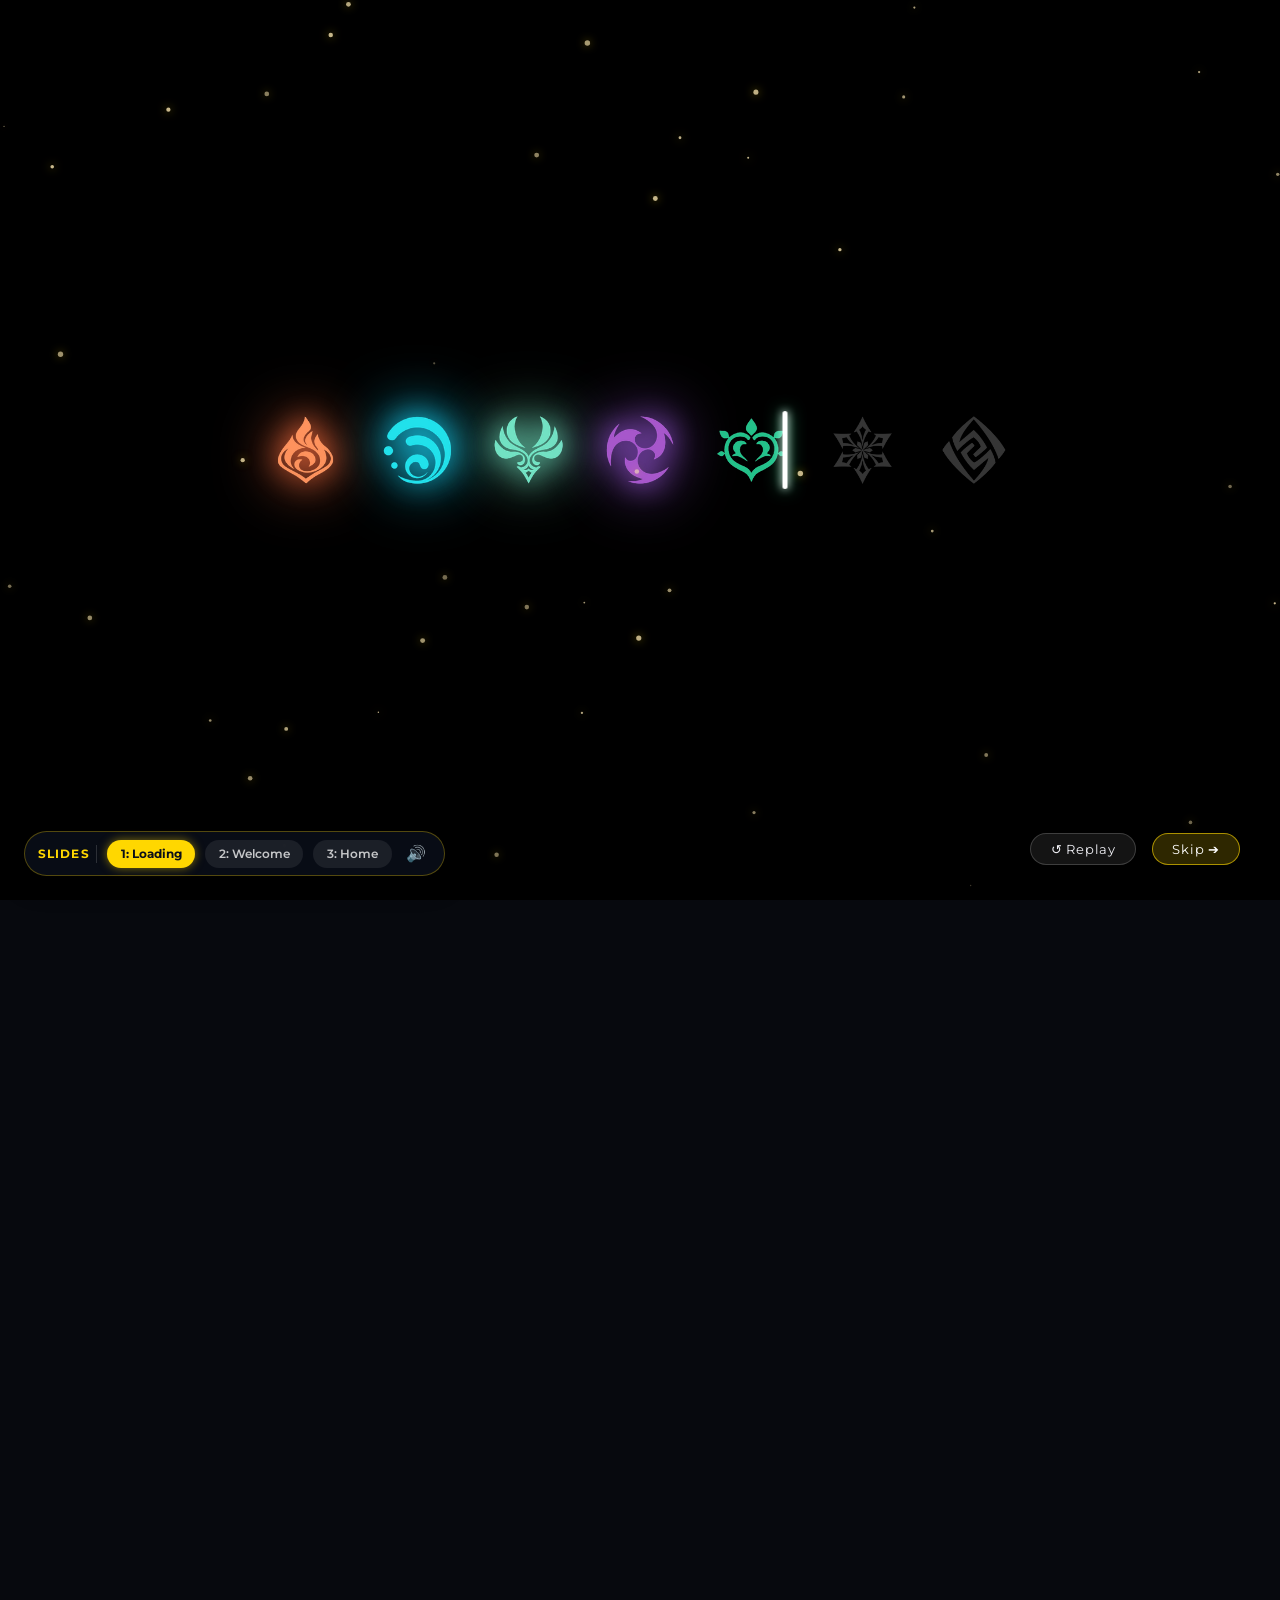
==== commit aaecc840: "Fix navbar navigation from portfolio pages to bypass loading screen and route directly to Home, Trav" ====
--- a/index.html
+++ b/index.html
@@ -8,7 +8,44 @@
   <link rel="preconnect" href="https://fonts.gstatic.com" crossorigin>
   <link href="https://fonts.googleapis.com/css2?family=Cinzel:wght@400;600;700;800;900&family=Cinzel+Decorative:wght@700&family=Marcellus&family=Montserrat:wght@400;500;600;700&family=Crimson+Pro:ital,wght@0,400;0,600;1,400&display=swap" rel="stylesheet">
   
+  <script>
+    /* Synchronously check if navigating to a specific section or returning to Celestial Archive */
+    (function() {
+      var hash = window.location.hash ? window.location.hash.toLowerCase() : '';
+      var hasVisited = false;
+      try {
+        hasVisited = sessionStorage.getItem('celestial_archive_visited') === 'true';
+      } catch (e) {}
+      var isTargetedNav = Boolean(hash && (hash.includes('home') || hash.includes('hero') || hash.includes('traveler') || hash.includes('contact') || hash.includes('slide-3')));
+      if (isTargetedNav || hasVisited) {
+        document.documentElement.classList.add('skip-loading-screen');
+      }
+    })();
+  </script>
+
   <style>
+    html {
+      scroll-behavior: smooth;
+      scroll-padding-top: 80px;
+    }
+
+    /* Instant switch to Slide 3 when returning from portfolio pages or with section hash */
+    html.skip-loading-screen #slide-1,
+    html.skip-loading-screen #slide-2 {
+      display: none !important;
+      opacity: 0 !important;
+      visibility: hidden !important;
+      pointer-events: none !important;
+    }
+    html.skip-loading-screen #slide-3 {
+      display: block !important;
+      opacity: 1 !important;
+      visibility: visible !important;
+      position: relative !important;
+      z-index: 2 !important;
+      transition: none !important;
+    }
+
     @font-face {
       font-family: 'HYWenHei';
       src: url('./assets/fonts/HYWenHei.ttf') format('truetype');
@@ -1530,6 +1567,7 @@
 
     <!-- 1. HERO SECTION -->
     <div class="hero-section" id="hero">
+      <span id="home" style="position: absolute; top: 0; left: 0; width: 0; height: 0; pointer-events: none;" aria-hidden="true"></span>
       <div class="hero-bg-zoom"></div>
       <div class="hero-vignette"></div>
 
@@ -1891,6 +1929,10 @@
 
     /* Switch Active Slide (Simple crossfade with no flashbang) */
     function switchSlide(slideId, withFlash = false) {
+      if (slideId === 'slide-1') {
+        document.documentElement.classList.remove('skip-loading-screen');
+      }
+
       if (slideId === currentSlide && document.getElementById(slideId).classList.contains('active')) return;
 
       const performSwitch = () => {
@@ -1907,7 +1949,13 @@
         if (nextSlideEl) {
           nextSlideEl.classList.add('active');
           currentSlide = slideId;
-          window.scrollTo(0, 0);
+          if (slideId === 'slide-3') {
+            try {
+              sessionStorage.setItem('celestial_archive_visited', 'true');
+            } catch (e) {}
+          } else {
+            window.scrollTo(0, 0);
+          }
         }
 
         // Update HUD
@@ -2047,7 +2095,10 @@
       });
     });
 
-    document.getElementById('btn-replay-loading').addEventListener('click', startLoadingSequence);
+    document.getElementById('btn-replay-loading').addEventListener('click', () => {
+      document.documentElement.classList.remove('skip-loading-screen');
+      switchSlide('slide-1');
+    });
     document.getElementById('btn-skip-loading').addEventListener('click', () => switchSlide('slide-2', false));
 
     /* ==================== SLIDE 2 LOGIC ==================== */
@@ -2524,9 +2575,73 @@
     }
     animateParticles();
 
-    // Start loading sequence immediately on load
+    // Section navigation and routing from portfolio pages & direct anchors
+    function navigateToSection(hash, smooth = true) {
+      if (!hash) return;
+      let targetId = hash.replace(/^#/, '').toLowerCase();
+      if (targetId === 'home') targetId = 'hero';
+      if (targetId === 'traveler') targetId = 'travelers';
+
+      const targetEl = document.getElementById(targetId);
+      if (targetEl) {
+        const navHeight = 75;
+        const targetPos = targetEl.getBoundingClientRect().top + window.scrollY - (targetId === 'hero' ? 0 : navHeight);
+        window.scrollTo({
+          top: Math.max(0, targetPos),
+          behavior: smooth ? 'smooth' : 'auto'
+        });
+      }
+    }
+
+    function initPageRouting() {
+      const hash = window.location.hash ? window.location.hash.toLowerCase() : '';
+      let hasVisited = false;
+      try {
+        hasVisited = sessionStorage.getItem('celestial_archive_visited') === 'true';
+      } catch (e) {}
+      const isTargetedNav = Boolean(hash && (hash.includes('home') || hash.includes('hero') || hash.includes('traveler') || hash.includes('contact') || hash.includes('slide-3')));
+
+      if (isTargetedNav || hasVisited) {
+        if (fillAnimId) {
+          cancelAnimationFrame(fillAnimId);
+          fillAnimId = null;
+        }
+        if (fillTimer) {
+          clearTimeout(fillTimer);
+          fillTimer = null;
+        }
+
+        switchSlide('slide-3', false);
+        try {
+          sessionStorage.setItem('celestial_archive_visited', 'true');
+        } catch (e) {}
+
+        if (hash) {
+          setTimeout(() => {
+            navigateToSection(hash, false);
+          }, 30);
+          setTimeout(() => {
+            navigateToSection(hash, true);
+          }, 160);
+        }
+      } else {
+        startLoadingSequence();
+      }
+    }
+
+    window.addEventListener('hashchange', () => {
+      const hash = window.location.hash ? window.location.hash.toLowerCase() : '';
+      if (hash && (hash.includes('home') || hash.includes('hero') || hash.includes('traveler') || hash.includes('contact'))) {
+        if (currentSlide !== 'slide-3') {
+          switchSlide('slide-3', false);
+        }
+        navigateToSection(hash, true);
+      }
+    });
+
+    // Start loading sequence or route to targeted section immediately on load
     window.addEventListener('DOMContentLoaded', () => {
-      startLoadingSequence();
+      initPageRouting();
     });
   </script>
 </body>
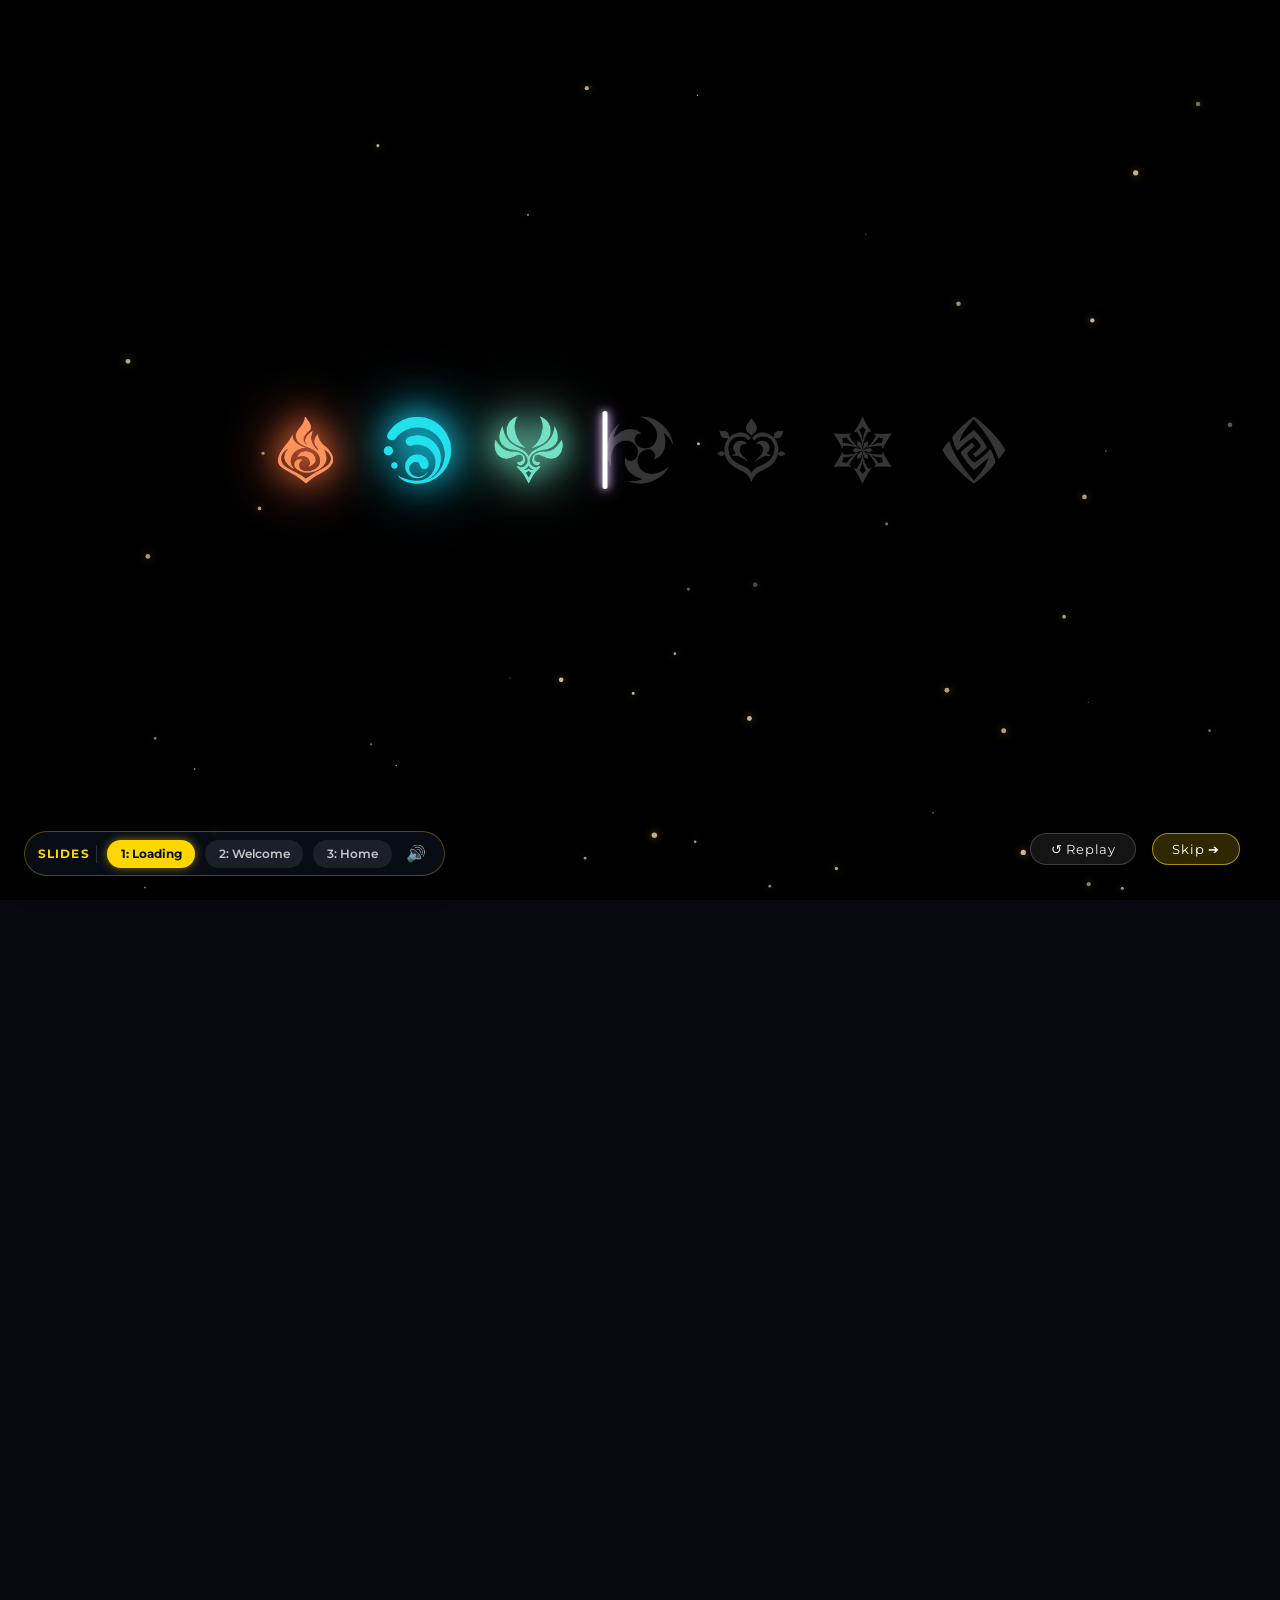
==== commit 3011c1d8: "Trim top 2.4% baked-in navbar from portfolio mockups, adjust hotspots by -2.4%, and fix bottom-left " ====
--- a/index.html
+++ b/index.html
@@ -2643,6 +2643,18 @@
     window.addEventListener('DOMContentLoaded', () => {
       initPageRouting();
     });
+
+    // Handle back/forward cache (bfcache) navigation on mobile Safari / Chrome
+    window.addEventListener('pageshow', (event) => {
+      const hash = window.location.hash ? window.location.hash.toLowerCase() : '';
+      let hasVisited = false;
+      try {
+        hasVisited = sessionStorage.getItem('celestial_archive_visited') === 'true';
+      } catch (e) {}
+      if (hasVisited || hash) {
+        initPageRouting();
+      }
+    });
   </script>
 </body>
 </html>
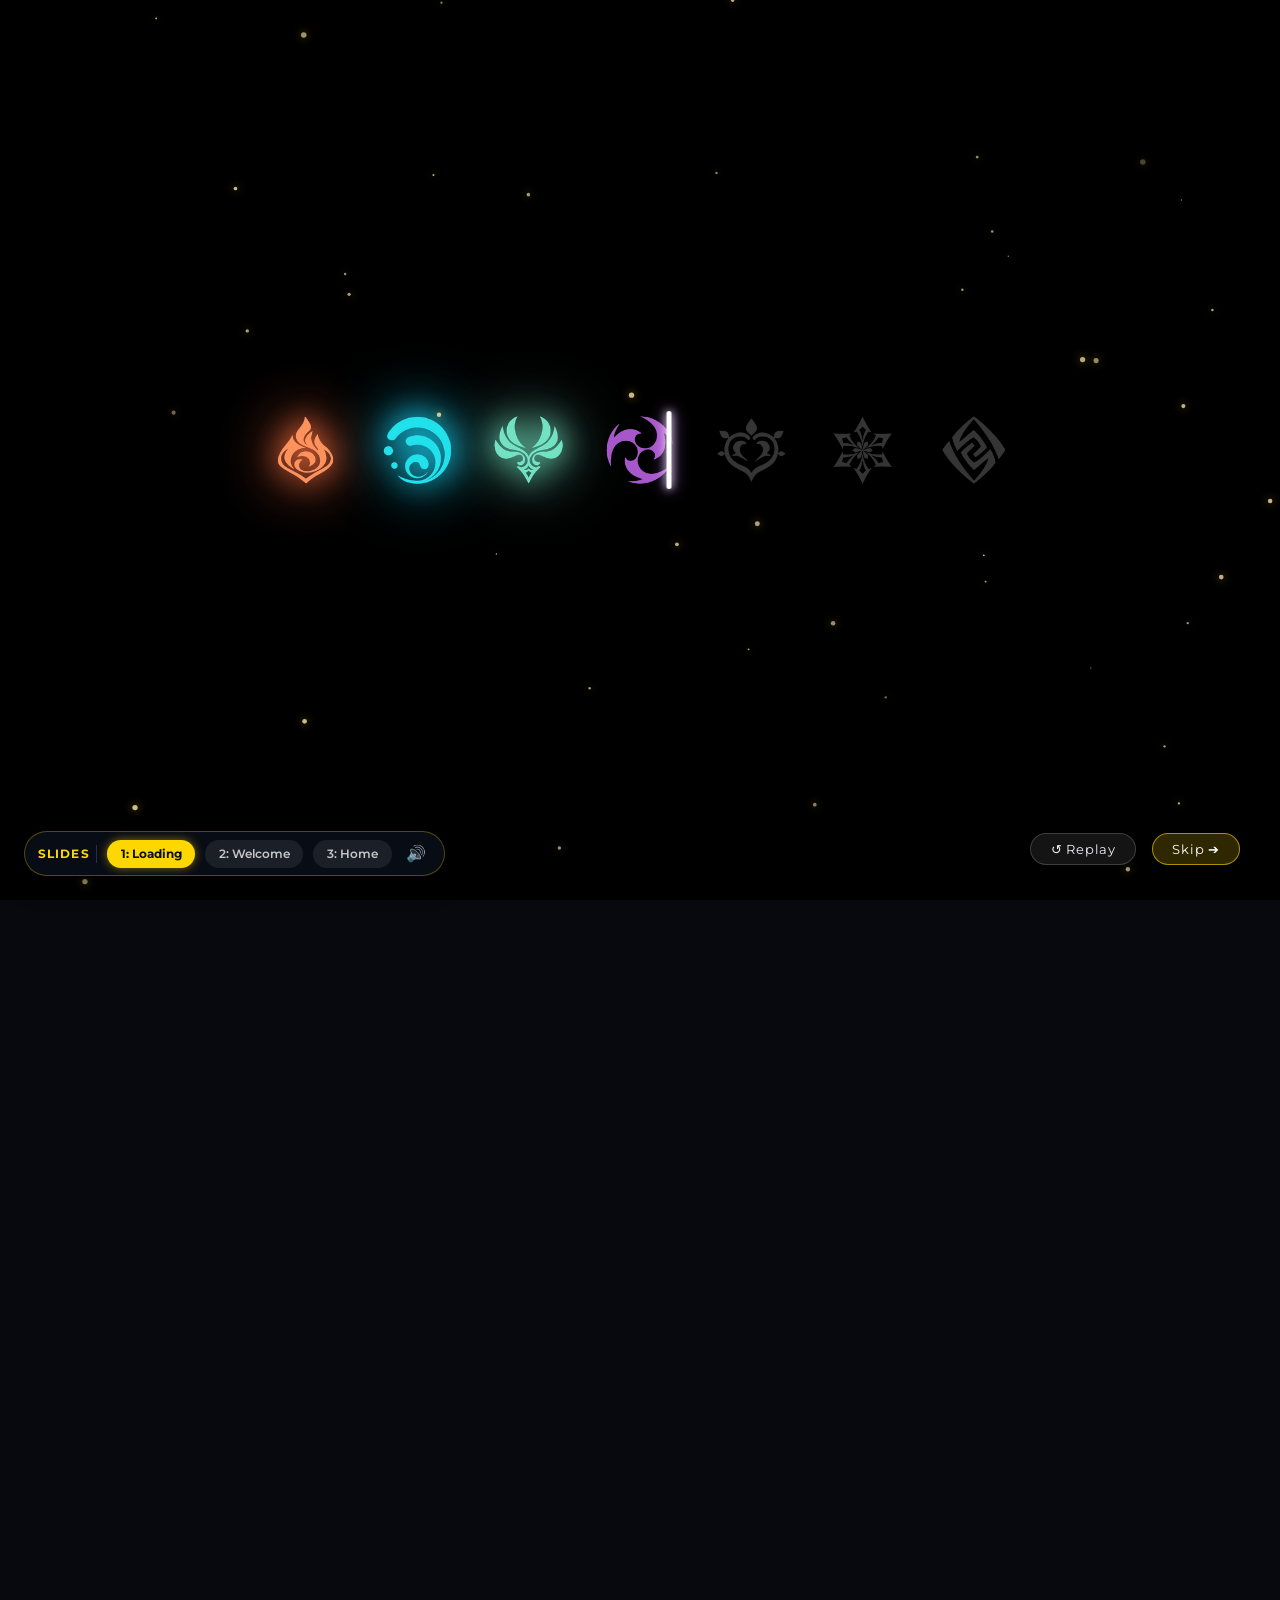
==== commit 4c606d71: "Add Nicholas Andrew Alcantara photo to Hydro Traveler card" ====
--- a/index.html
+++ b/index.html
@@ -1614,7 +1614,7 @@
           <a href="nicholas.html" class="traveler-card card-hydro" data-traveler="0" style="--card-element-color: var(--color-hydro); --card-element-glow: rgba(25, 211, 245, 0.45); text-decoration: none; color: inherit;" title="View Nicholas Andrew Alcantara's Portfolio">
             <div class="card-arch-top"></div>
             <div class="card-avatar-wrapper">
-              <!-- Arched background -->
+              <img src="./assets/images/traveler_hydro.png" class="card-photo" alt="Hydro Traveler Nicholas Andrew Alcantara">
             </div>
             <div class="card-shade"></div>
             <div class="card-element-border" aria-hidden="true"></div>
@@ -1791,14 +1791,14 @@
     const travelersData = [
       {
         id: 0,
-        name: "Traveler I",
+        name: "Nicholas Andrew Alcantara",
         subtitle: "Hydro • Strategic Coordinator",
         element: "Hydro",
         color: "#19d3f5",
         weapon: "Sacrificial Sword (R5)",
         artifacts: "4-Piece Ocean-Hued Clam",
         constellation: "Fons Vitae • C6",
-        img: "./assets/images/elements/hydro_active.png",
+        img: "./assets/images/traveler_hydro.png",
         bio: "The calm anchor of Group 4. Specializing in strategic coordination, comprehensive project timelines, and fluid adaptability through challenging development phases."
       },
       {
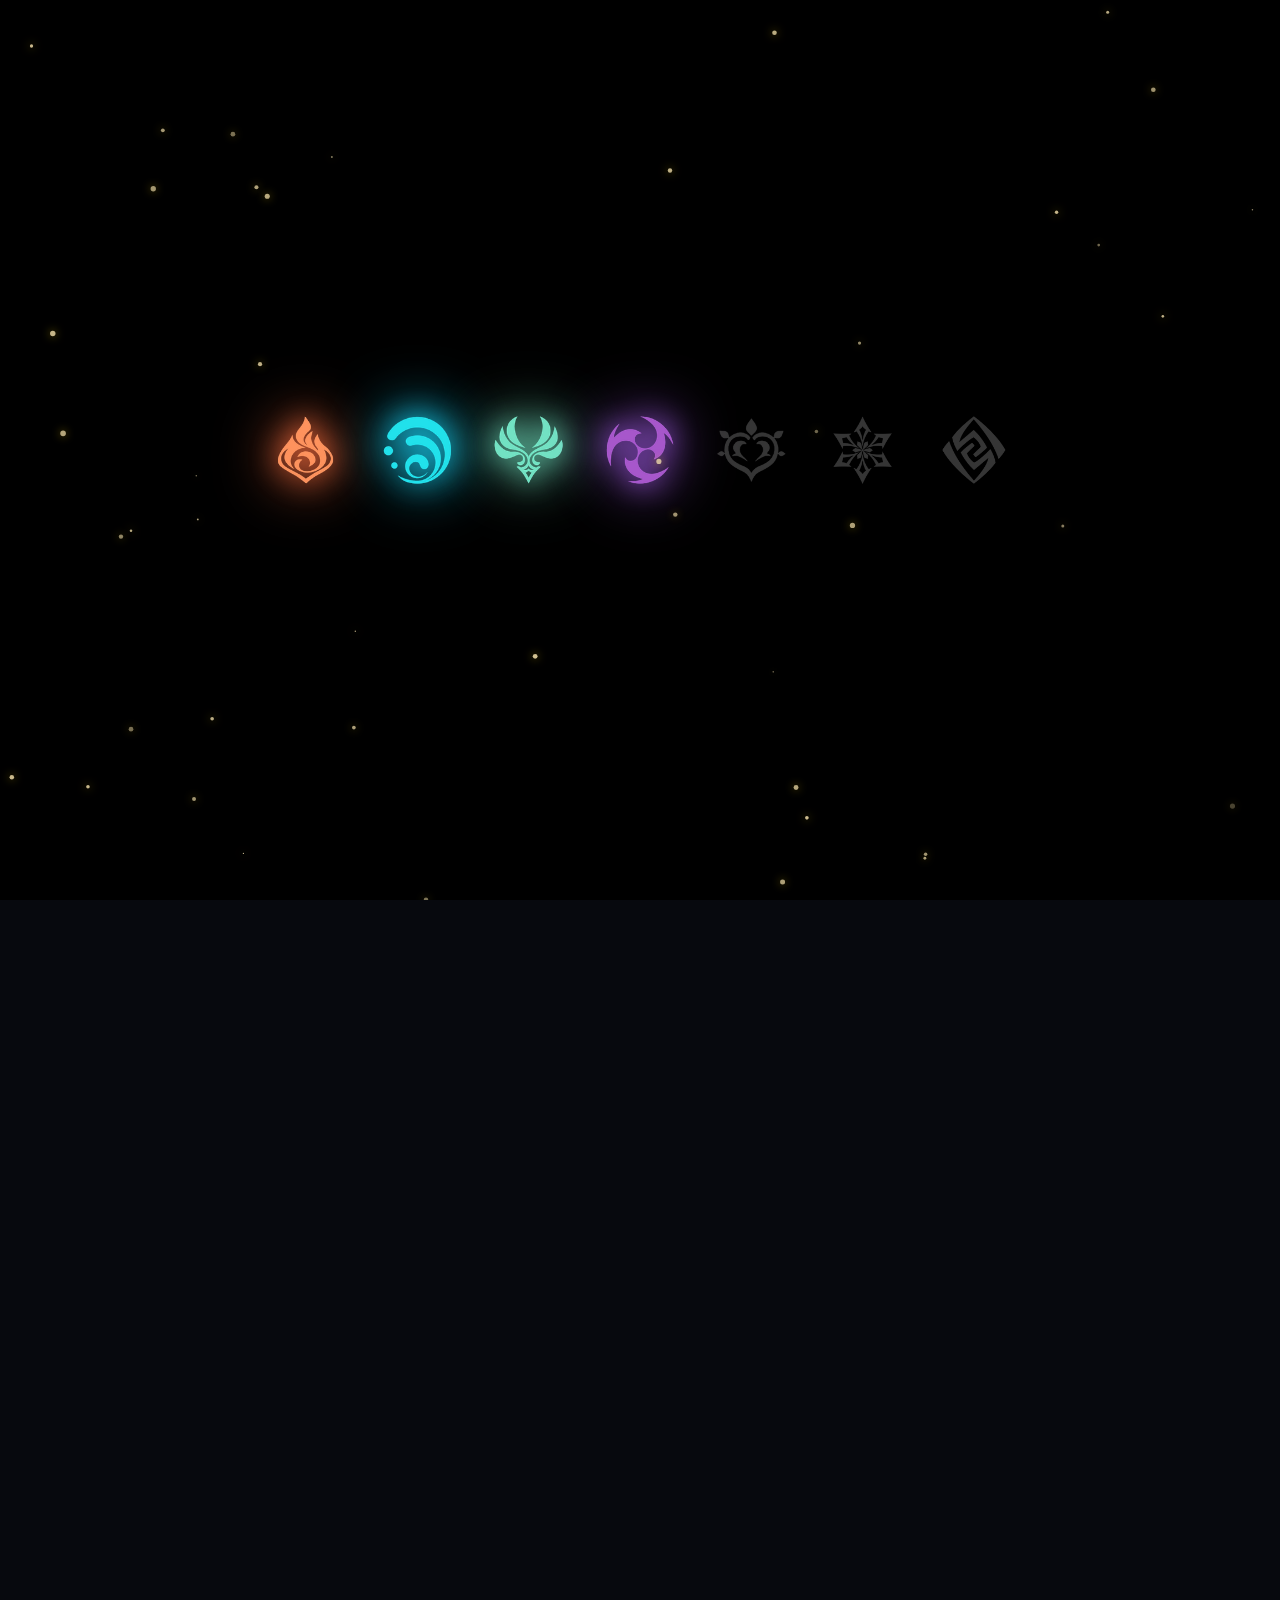
==== commit e0da5a9d: "Hide slide switcher HUD and loading replay/skip controls behind DEBUG_MODE flag" ====
--- a/index.html
+++ b/index.html
@@ -298,15 +298,19 @@
       100% { opacity: 0; transform: scale(1.75); }
     }
 
-    /* Subtle Slide 1 Controls in corner */
+    /* Subtle Slide 1 Controls in corner (Gated behind DEBUG_MODE) */
     .slide1-controls {
       position: absolute;
       bottom: 2.2rem;
       right: 2.5rem;
-      display: flex;
+      display: none;
       gap: 1rem;
       align-items: center;
       z-index: 10;
+    }
+
+    body.debug-mode .slide1-controls {
+      display: flex;
     }
 
     .btn-genshin {
@@ -1374,13 +1378,13 @@
     }
 
     /* =======================================================
-       PRESENTATION SLIDE CONTROLLER HUD
+       PRESENTATION SLIDE CONTROLLER HUD (Gated behind DEBUG_MODE)
        ======================================================= */
     .slide-hud {
       position: fixed;
       bottom: 1.5rem;
       left: 1.5rem;
-      display: flex;
+      display: none;
       align-items: center;
       gap: 0.6rem;
       background: rgba(10, 14, 25, 0.88);
@@ -1390,6 +1394,10 @@
       backdrop-filter: blur(12px);
       z-index: 9999;
       box-shadow: 0 8px 24px rgba(0, 0, 0, 0.6);
+    }
+
+    body.debug-mode .slide-hud {
+      display: flex;
     }
 
     .hud-title {
@@ -1781,6 +1789,31 @@
        JAVASCRIPT LOGIC
        ======================================================= -->
   <script>
+    /* Debug Mode: gates the bottom slide switcher bar & replay/skip buttons (default: false) */
+    const DEBUG_MODE = false;
+
+    function applyDebugMode(enabled) {
+      if (document.body) {
+        document.body.classList.toggle('debug-mode', enabled);
+      }
+      const hud = document.querySelector('.slide-hud');
+      if (hud) hud.style.display = enabled ? 'flex' : 'none';
+      const slide1Controls = document.querySelector('.slide1-controls');
+      if (slide1Controls) slide1Controls.style.display = enabled ? 'flex' : 'none';
+    }
+
+    // Initialize debug mode state (supports DEBUG_MODE flag or ?debug=true in URL)
+    const isDebugActive = DEBUG_MODE || (new URLSearchParams(window.location.search).get('debug') === 'true');
+    if (isDebugActive) {
+      if (document.readyState === 'loading') {
+        document.addEventListener('DOMContentLoaded', () => applyDebugMode(true));
+      } else {
+        applyDebugMode(true);
+      }
+    }
+    window.DEBUG_MODE = DEBUG_MODE;
+    window.setDebugMode = applyDebugMode;
+
     /* Global State */
     let currentSlide = 'slide-1';
     let audioEnabled = true;
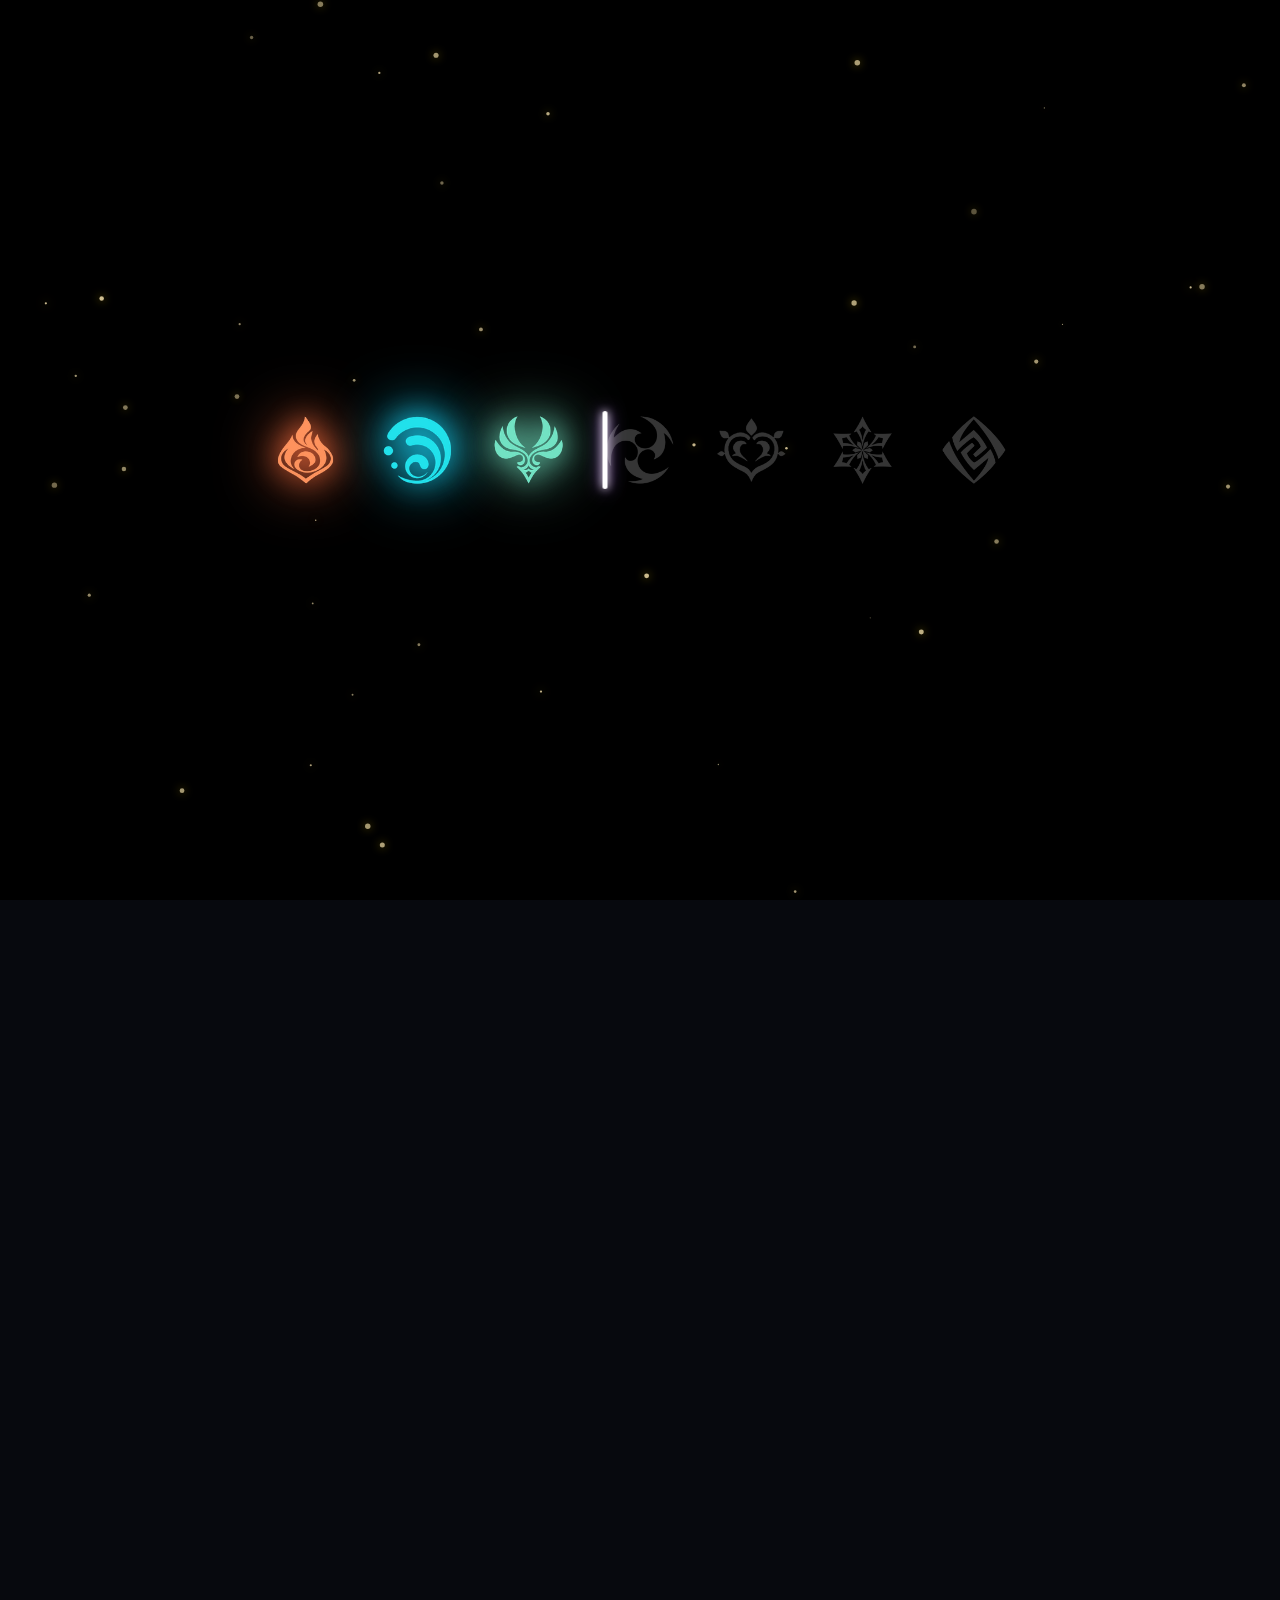
==== commit 05d9437f: "Ensure page refresh always resets to loading screen and restarts loading sequence" ====
--- a/index.html
+++ b/index.html
@@ -9,15 +9,41 @@
   <link href="https://fonts.googleapis.com/css2?family=Cinzel:wght@400;600;700;800;900&family=Cinzel+Decorative:wght@700&family=Marcellus&family=Montserrat:wght@400;500;600;700&family=Crimson+Pro:ital,wght@0,400;0,600;1,400&display=swap" rel="stylesheet">
   
   <script>
-    /* Synchronously check if navigating to a specific section or returning to Celestial Archive */
+    /* Synchronously check navigation type: always return to loading screen on refresh */
     (function() {
+      var isReload = false;
+      try {
+        if (window.performance) {
+          var navEntries = performance.getEntriesByType('navigation');
+          if (navEntries && navEntries.length > 0 && navEntries[0].type) {
+            isReload = (navEntries[0].type === 'reload');
+          } else if (typeof performance.navigation !== 'undefined') {
+            isReload = (performance.navigation.type === 1);
+          }
+        }
+      } catch (e) {}
+
+      // If the user refreshed the page, always reset to the loading screen
+      if (isReload) {
+        try {
+          sessionStorage.removeItem('celestial_archive_visited');
+        } catch (e) {}
+        if ('scrollRestoration' in history) {
+          history.scrollRestoration = 'manual';
+        }
+        if (window.location.hash) {
+          try {
+            history.replaceState(null, '', window.location.pathname + window.location.search);
+          } catch (e) {}
+        }
+        window.scrollTo(0, 0);
+        return; // Do NOT skip loading screen on reload
+      }
+
+      // If directly navigating to a targeted section (e.g. returning from a portfolio page)
       var hash = window.location.hash ? window.location.hash.toLowerCase() : '';
-      var hasVisited = false;
-      try {
-        hasVisited = sessionStorage.getItem('celestial_archive_visited') === 'true';
-      } catch (e) {}
       var isTargetedNav = Boolean(hash && (hash.includes('home') || hash.includes('hero') || hash.includes('traveler') || hash.includes('contact') || hash.includes('slide-3')));
-      if (isTargetedNav || hasVisited) {
+      if (isTargetedNav) {
         document.documentElement.classList.add('skip-loading-screen');
       }
     })();
@@ -2626,15 +2652,56 @@
       }
     }
 
+    function checkIsReload() {
+      try {
+        if (window.performance) {
+          const navEntries = performance.getEntriesByType('navigation');
+          if (navEntries && navEntries.length > 0 && navEntries[0].type) {
+            return navEntries[0].type === 'reload';
+          }
+          if (typeof performance.navigation !== 'undefined') {
+            return performance.navigation.type === 1;
+          }
+        }
+      } catch (e) {}
+      return false;
+    }
+
     function initPageRouting() {
+      const isReload = checkIsReload();
+      if (isReload) {
+        try {
+          sessionStorage.removeItem('celestial_archive_visited');
+        } catch (e) {}
+        document.documentElement.classList.remove('skip-loading-screen');
+        if ('scrollRestoration' in history) {
+          history.scrollRestoration = 'manual';
+        }
+        if (window.location.hash) {
+          try {
+            history.replaceState(null, '', window.location.pathname + window.location.search);
+          } catch (e) {}
+        }
+        window.scrollTo(0, 0);
+
+        if (fillAnimId) {
+          cancelAnimationFrame(fillAnimId);
+          fillAnimId = null;
+        }
+        if (fillTimer) {
+          clearTimeout(fillTimer);
+          fillTimer = null;
+        }
+
+        switchSlide('slide-1', false);
+        startLoadingSequence();
+        return;
+      }
+
       const hash = window.location.hash ? window.location.hash.toLowerCase() : '';
-      let hasVisited = false;
-      try {
-        hasVisited = sessionStorage.getItem('celestial_archive_visited') === 'true';
-      } catch (e) {}
       const isTargetedNav = Boolean(hash && (hash.includes('home') || hash.includes('hero') || hash.includes('traveler') || hash.includes('contact') || hash.includes('slide-3')));
 
-      if (isTargetedNav || hasVisited) {
+      if (isTargetedNav) {
         if (fillAnimId) {
           cancelAnimationFrame(fillAnimId);
           fillAnimId = null;
@@ -2658,6 +2725,7 @@
           }, 160);
         }
       } else {
+        switchSlide('slide-1', false);
         startLoadingSequence();
       }
     }
@@ -2679,12 +2747,7 @@
 
     // Handle back/forward cache (bfcache) navigation on mobile Safari / Chrome
     window.addEventListener('pageshow', (event) => {
-      const hash = window.location.hash ? window.location.hash.toLowerCase() : '';
-      let hasVisited = false;
-      try {
-        hasVisited = sessionStorage.getItem('celestial_archive_visited') === 'true';
-      } catch (e) {}
-      if (hasVisited || hash) {
+      if (event.persisted) {
         initPageRouting();
       }
     });
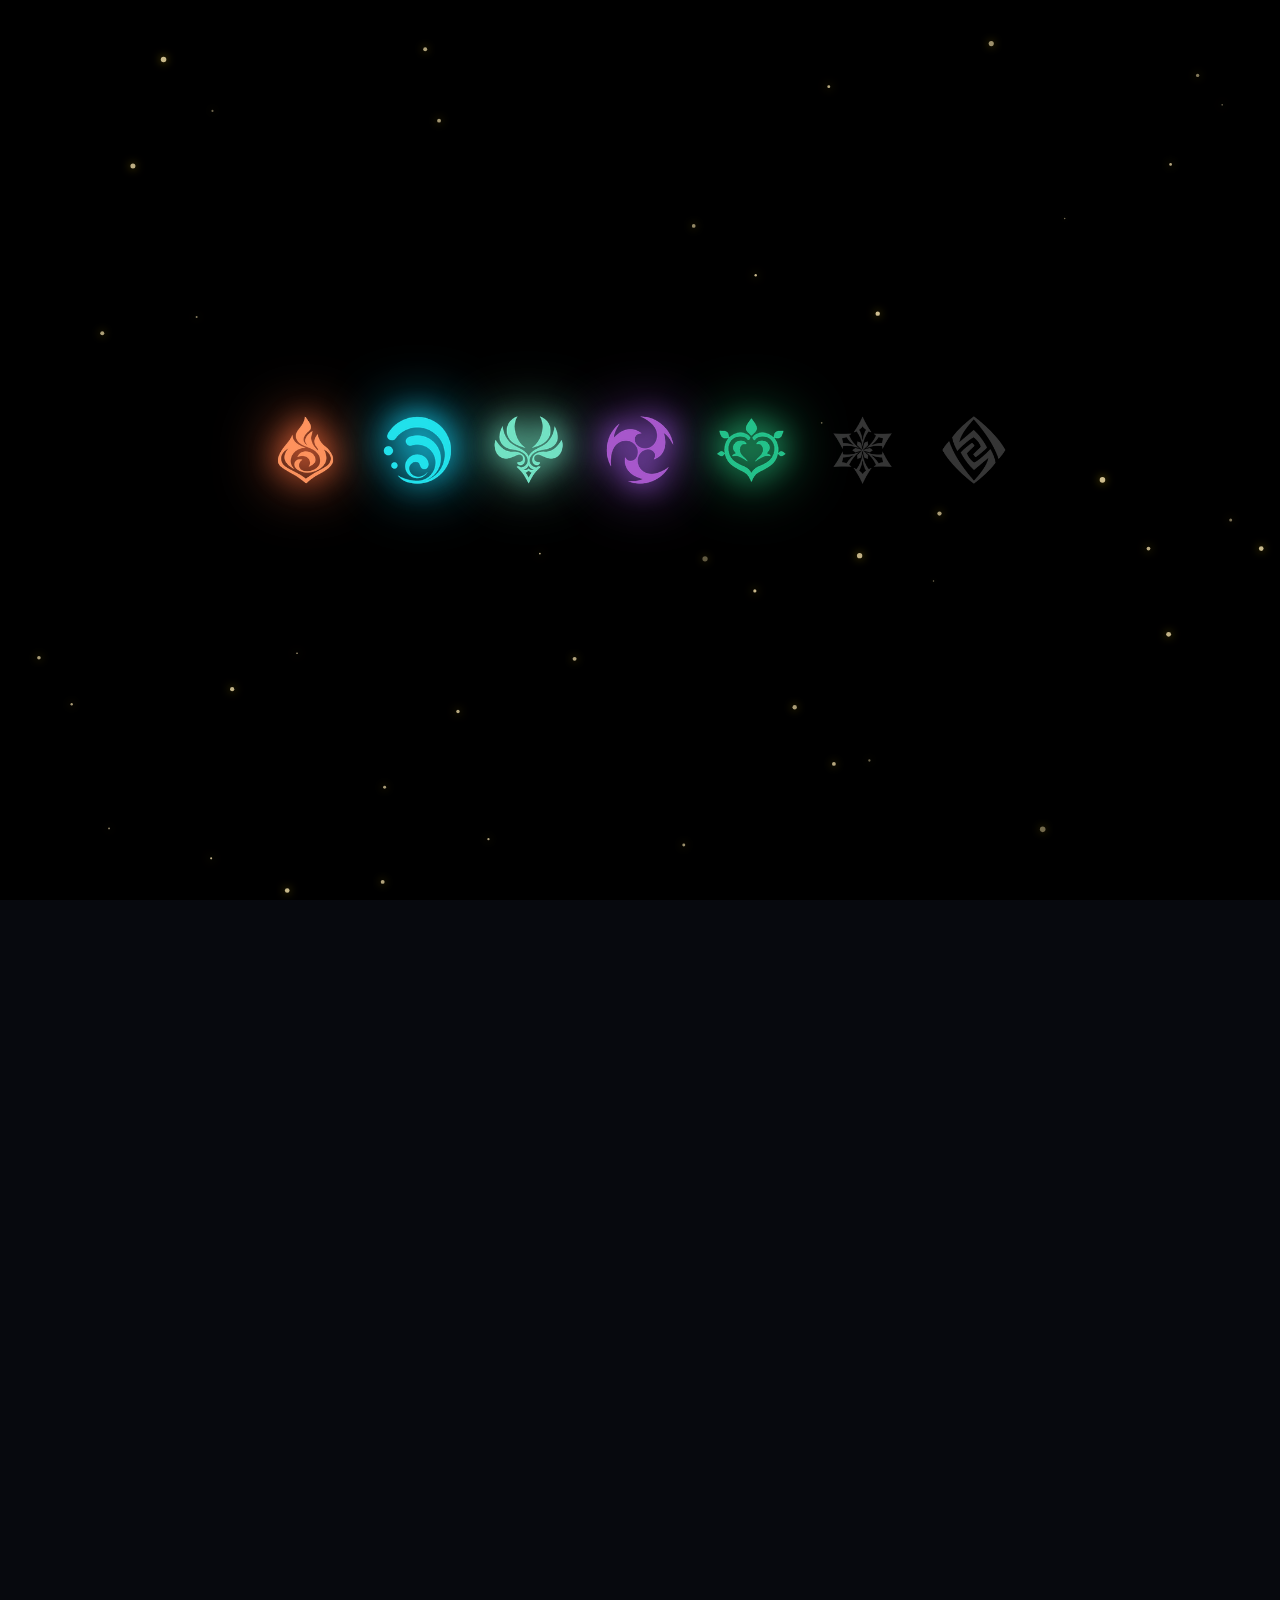
==== commit f3e9af09: "Add Genshin Impact custom star cursor across all pages and interactive elements" ====
--- a/index.html
+++ b/index.html
@@ -50,6 +50,27 @@
   </script>
 
   <style>
+    /* ==================== CUSTOM GENSHIN IMPACT STAR CURSOR ==================== */
+    html, body, *, *::before, *::after {
+      cursor: url('./assets/images/cursor_32.png') 2 2, auto;
+      cursor: -webkit-image-set(url('./assets/images/cursor_32.png') 1x, url('./assets/images/cursor_64.png') 2x) 2 2,
+              image-set(url('./assets/images/cursor_32.png') 1x, url('./assets/images/cursor_64.png') 2x) 2 2,
+              url('./assets/images/cursor_32.png') 2 2,
+              auto;
+    }
+
+    a, button, [role="button"], input, select, textarea, label,
+    .btn-genshin, .interactive-hotspot, .book-heatmap, .hotspot-card, .hotspot-about-me,
+    .modal-close-btn, .btn-modal-action, .slide-nav-item, .hud-btn, .element-slot,
+    .welcome-content, .scroll-down-btn, .nav-link, .nav-brand, .traveler-card,
+    [onclick], [data-project], [tabindex]:not([tabindex="-1"]) {
+      cursor: url('./assets/images/cursor_32.png') 2 2, pointer !important;
+      cursor: -webkit-image-set(url('./assets/images/cursor_32.png') 1x, url('./assets/images/cursor_64.png') 2x) 2 2,
+              image-set(url('./assets/images/cursor_32.png') 1x, url('./assets/images/cursor_64.png') 2x) 2 2,
+              url('./assets/images/cursor_32.png') 2 2,
+              pointer !important;
+    }
+
     html {
       scroll-behavior: smooth;
       scroll-padding-top: 80px;
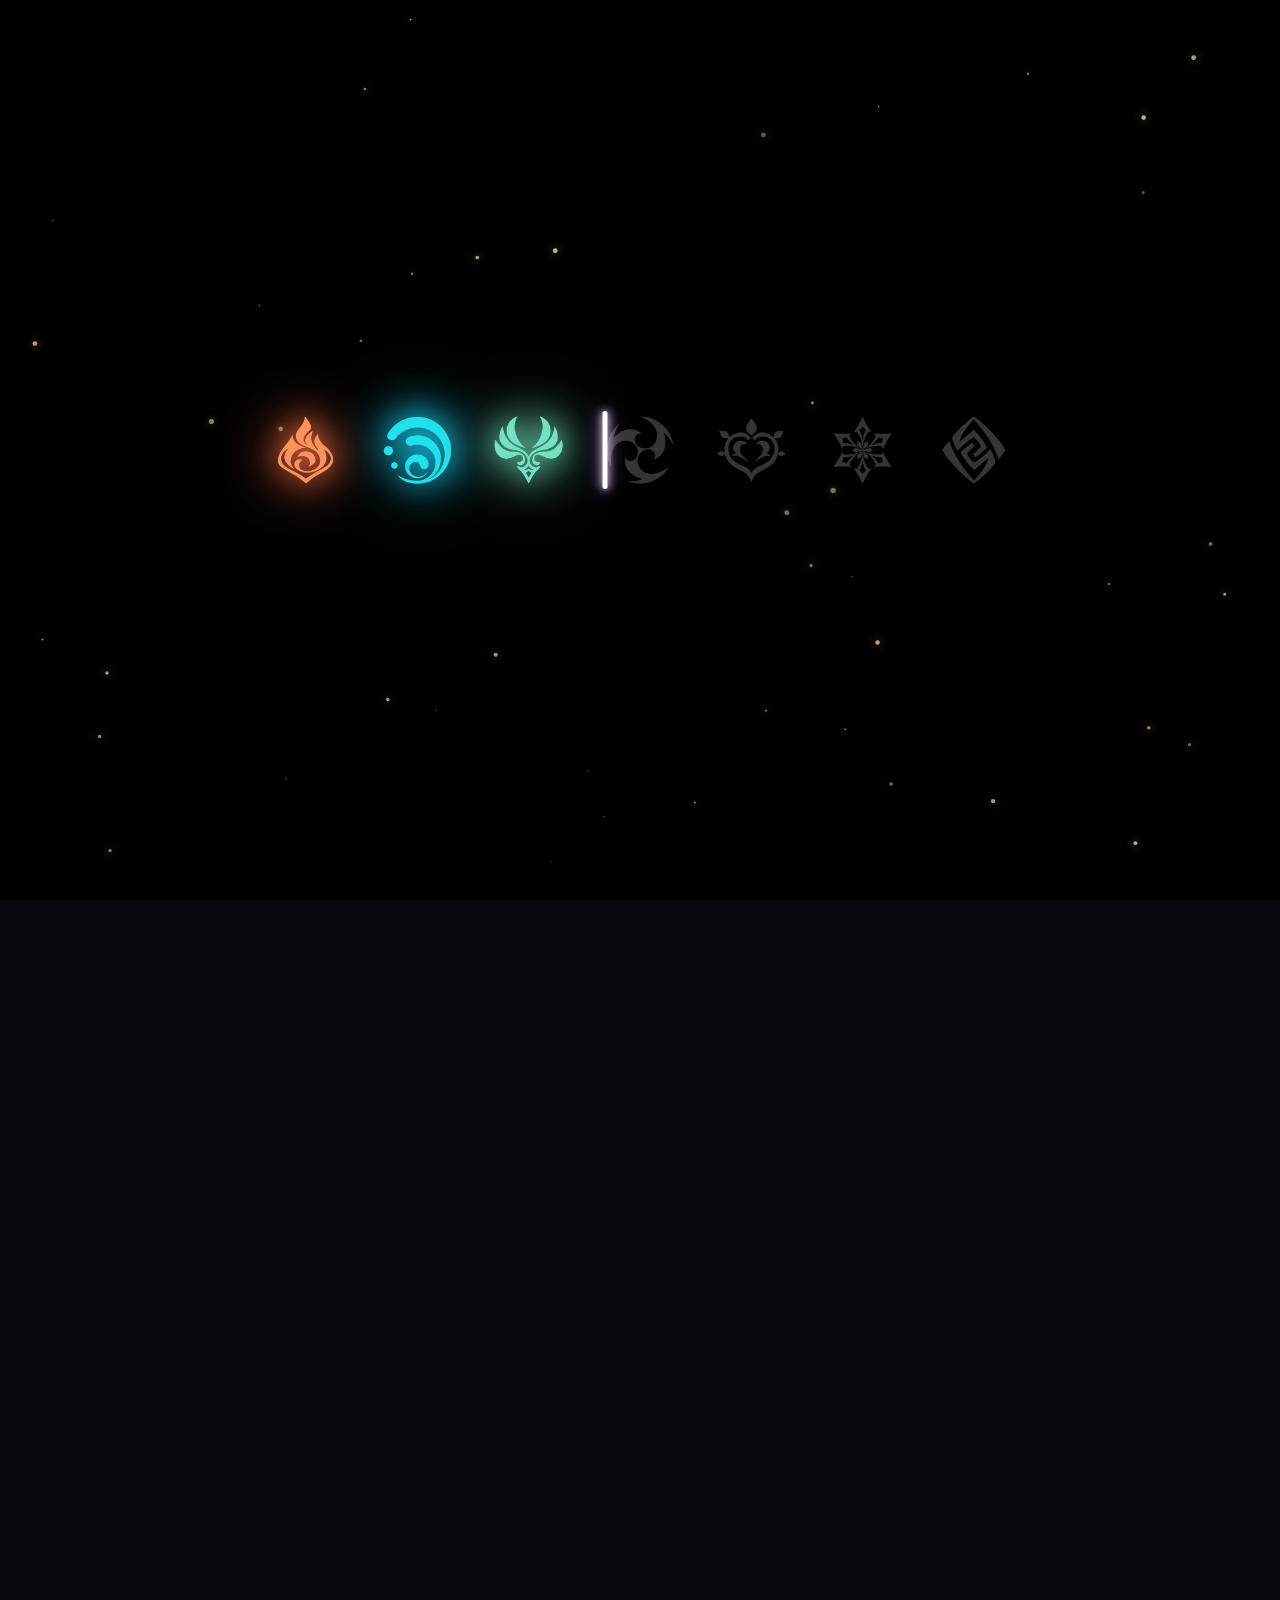
==== commit 40a12d7f: "Add responsive mobile optimizations across main archive and portfolio pages" ====
--- a/index.html
+++ b/index.html
@@ -875,22 +875,42 @@
     }
 
     @media (max-width: 768px) {
+      .travelers-section {
+        padding: 1.5rem 0.5rem 5rem 0.5rem;
+      }
       .travelers-header-wrapper {
+        width: 100%;
+        padding: 0 0.5rem;
         margin-bottom: 1.5rem;
       }
       .travelers-divider-img {
-        height: clamp(120px, 20vw, 170px);
+        height: clamp(55px, 13vw, 95px);
       }
       .travelers-title {
-        font-size: clamp(1.8rem, 5.5vw, 2.5rem);
-        margin: 0 0.5rem;
+        font-size: clamp(1.6rem, 5.5vw, 2.4rem);
+        margin: 0 0.4rem;
       }
       .travelers-cards-wrapper {
         display: grid;
         grid-template-columns: repeat(2, 1fr);
         justify-items: center;
         max-width: 380px;
-        gap: 1.5rem;
+        gap: 1.2rem 1rem;
+        width: 100%;
+        padding: 0 0.5rem;
+      }
+      .traveler-card-slot {
+        width: clamp(120px, 42vw, 160px);
+      }
+    }
+
+    @media (max-width: 360px) {
+      .travelers-cards-wrapper {
+        max-width: 320px;
+        gap: 0.8rem 0.5rem;
+      }
+      .traveler-card-slot {
+        width: clamp(110px, 40vw, 140px);
       }
     }
 
@@ -1495,6 +1515,147 @@
 
     .hud-sound-toggle:hover {
       color: #ffd700;
+    }
+
+    /* =======================================================
+       RESPONSIVE MOBILE VIEWPORT ENHANCEMENTS
+       (Strictly Scoped: Zero Desktop Regressions)
+       ======================================================= */
+    @media (max-width: 768px) {
+      .genshin-navbar {
+        padding: 0.75rem 1.2rem;
+      }
+      .genshin-navbar.scrolled {
+        padding: 0.6rem 1.2rem;
+      }
+      .nav-links {
+        gap: 1.2rem;
+      }
+      .nav-link {
+        font-size: 0.88rem;
+      }
+      .nav-logo-star {
+        height: 28px;
+      }
+
+      .contact-section {
+        padding: 3rem 1.2rem 2.5rem 1.2rem;
+      }
+      .footer-content-wrapper {
+        grid-template-columns: 1fr;
+        gap: 2rem;
+        margin-bottom: 2rem;
+      }
+      .footer-brand-logo-img {
+        width: 230px;
+      }
+      .footer-desc {
+        font-size: 0.95rem;
+      }
+      .footer-contact-title {
+        font-size: 1.7rem;
+      }
+      .form-pill-input, .form-pill-textarea {
+        padding: 0.55rem 1.2rem;
+        font-size: 0.88rem;
+      }
+      .footer-bottom {
+        flex-direction: column;
+        gap: 0.8rem;
+        text-align: center;
+      }
+
+      .modal-left {
+        padding: 1.5rem 1rem;
+      }
+      .modal-right {
+        padding: 1.5rem 1.2rem;
+      }
+      .modal-avatar-frame {
+        width: 140px;
+        height: 170px;
+        margin-bottom: 0.8rem;
+      }
+      .modal-content {
+        max-height: 90vh;
+        width: 94vw;
+        margin: auto;
+      }
+      .modal-close-btn {
+        top: 0.6rem;
+        right: 0.8rem;
+        width: 32px;
+        height: 32px;
+        font-size: 1rem;
+      }
+    }
+
+    @media (max-width: 600px) {
+      #slide-1 {
+        padding: 1rem 0.5rem;
+      }
+      .elements-row {
+        gap: clamp(6px, 1.8vw, 12px);
+        padding: 1rem 0.5rem;
+        width: 100%;
+        max-width: 100vw;
+      }
+      .element-slot {
+        width: clamp(34px, 8.5vw, 48px);
+        height: clamp(34px, 8.5vw, 48px);
+      }
+      .element-flare {
+        width: 80px;
+        height: 80px;
+      }
+
+      .welcome-content {
+        padding: 1rem 1.2rem;
+        margin-top: 0;
+        gap: 0.8rem;
+      }
+      .welcome-star-wrapper {
+        width: clamp(190px, 56vw, 270px);
+      }
+      .welcome-star-halo {
+        width: 200px;
+        height: 200px;
+      }
+      .welcome-title {
+        font-size: clamp(1.5rem, 6.2vw, 2.2rem);
+      }
+      .welcome-prompt {
+        font-size: 0.85rem;
+        letter-spacing: 0.12em;
+      }
+
+      .hero-section {
+        padding: 4.5rem 1.2rem 3.5rem 1.2rem;
+      }
+      .hero-logo-main {
+        width: min(88vw, 360px);
+      }
+      .hero-tagline {
+        font-size: 0.95rem;
+        line-height: 1.45;
+        max-width: 90vw;
+      }
+      .hero-clouds-bottom {
+        min-height: 180px;
+      }
+      .scroll-down-btn {
+        bottom: 0.8rem;
+        font-size: 0.75rem;
+      }
+      .scroll-arrow-img {
+        width: 22px;
+      }
+    }
+
+    @media (hover: none) and (pointer: coarse) {
+      html, body, *, *::before, *::after {
+        cursor: auto !important;
+      }
     }
   </style>
 </head>
